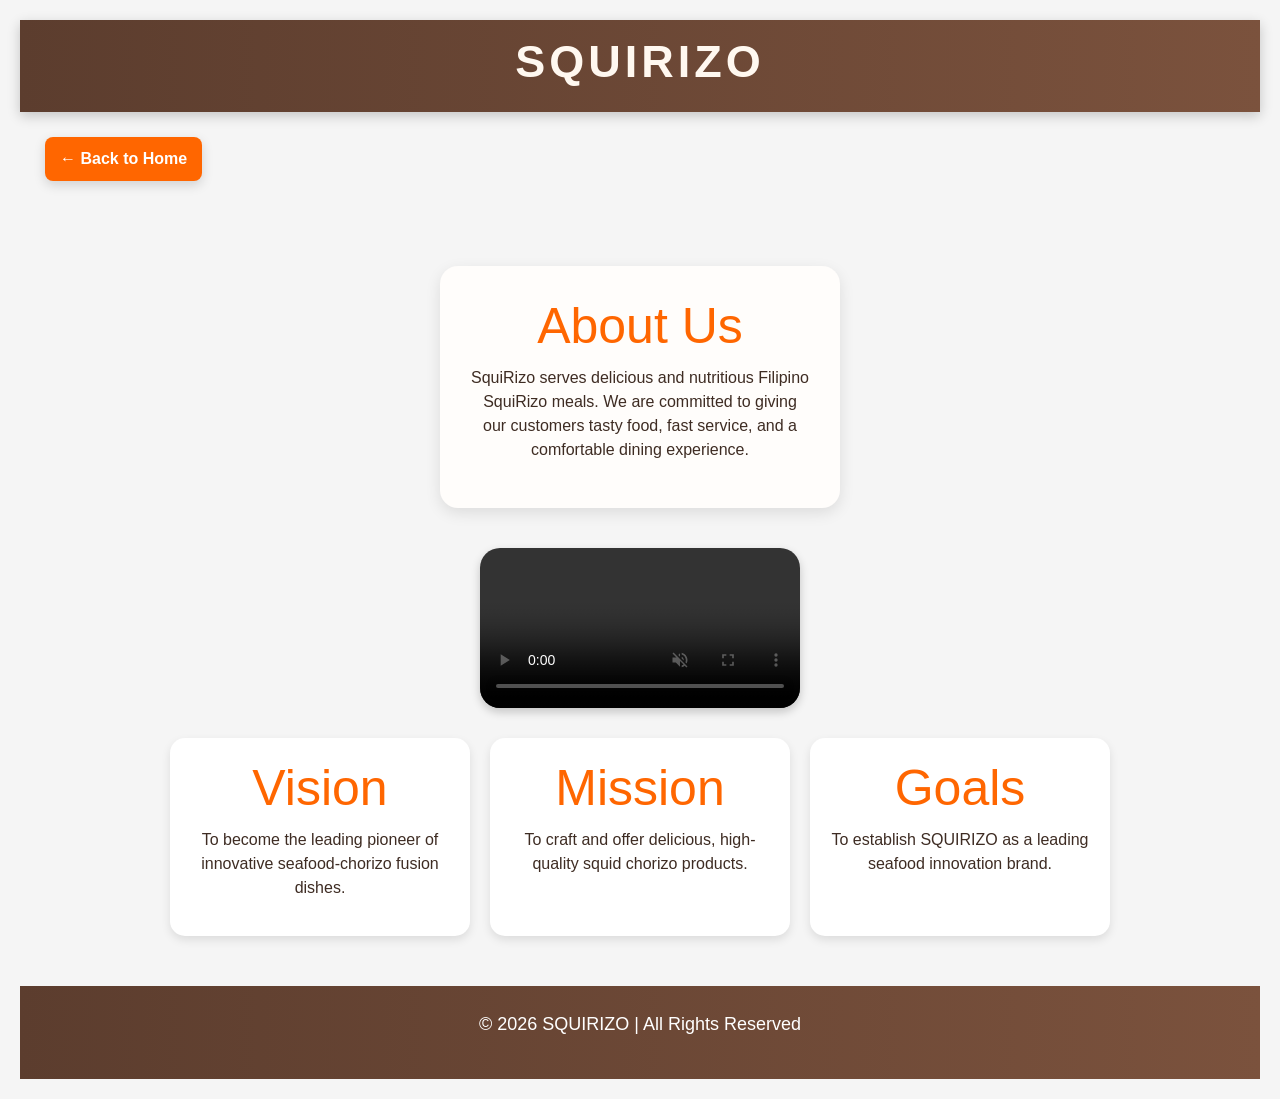
==== aboutus.html @ f3120696 "Update aboutus.html" ====
<html lang="en">
<head>
    <meta charset="UTF-8">
    <meta name="viewport" content="width=device-width, initial-scale=1.0">
    <title>About us</title>
     <link href="https://cdn.jsdelivr.net/npm/bootstrap@5.3.8/dist/css/bootstrap.min.css" rel="stylesheet" integrity="sha384-sRIl4kxILFvY47J16cr9ZwB07vP4J8+LH7qKQnuqkuIAvNWLzeN8tE5YBujZqJLB" crossorigin="anonymous">
    <script src="https://cdn.jsdelivr.net/npm/bootstrap@5.3.8/dist/js/bootstrap.bundle.min.js" integrity="sha384-FKyoEForCGlyvwx9Hj09JcYn3nv7wiPVlz7YYwJrWVcXK/BmnVDxM+D2scQbITxI" crossorigin="anonymous"></script>
    <link rel="stylesheet" href="css.css">
</head>
  <header>

        <h1>SQUIRIZO</h1>

    </header>

<body>

   <a href="home.html" class="back-btn">
    ← Back to Home </a>
   <body class="about-page">

    <!-- ABOUT -->
    <div class="about">
        <h2 class="section-title">About Us</h2>
        <p>
            SquiRizo serves delicious and nutritious Filipino SquiRizo meals.
            We are committed to giving our customers tasty food, fast service,
            and a comfortable dining experience.
        </p>
    </div>
    <div class="video-container">

    <video controls autoplay muted loop>

        <source src="blog.mp4" type="video/mp4">

    </video>

</div>

    <!-- VISION MISSION GOALS -->
    <div class="vmg-container">

        <div class="vmg-card">
            <h2 class="section-title">Vision</h2>
            <p>
                To become the leading pioneer of innovative seafood-chorizo fusion dishes.
            </p>
        </div>

        <div class="vmg-card">
            <h2 class="section-title">Mission</h2>
            <p>
                To craft and offer delicious, high-quality squid chorizo products.
            </p>
        </div>

        <div class="vmg-card">
            <h2 class="section-title">Goals</h2>
            <p>
                To establish SQUIRIZO as a leading seafood innovation brand.
            </p>
        </div>

    </div>

</body>

  <!-- FOOTER -->

    <footer>

        <p>

            © 2026 SQUIRIZO | All Rights Reserved

        </p>

    </footer>
---- css.css ----
*{
    margin: 0;
    padding: 0;
    box-sizing: border-box;
    font-family: Arial, Helvetica, sans-serif;
}

/* BODY */

body{
    background-color: #f6f1eb;
    color: #3e2c23;
}

/* HEADER */

header{
    background: linear-gradient(
    90deg,
    #5c3d2e,
    #7b523d
    );

    padding: 15px 20px;

    text-align: center;

    box-shadow: 0 4px 12px rgba(0,0,0,0.2);
}

header h1{
    color: #fff8f0;

    font-size: 45px;

    letter-spacing: 4px;

    font-weight: bold;
}

/* MENU ICON */

.menu-icon{

    display: none;

    background-color: #7b523d;

    color: white;

    padding: 12px 18px;

    font-size: 30px;

    cursor: pointer;
}

/* NAVBAR */

nav{

    background: rgba(255,255,255,0.95);

    backdrop-filter: blur(10px);

    display: flex;

    justify-content: center;

    align-items: center;

    gap: 50px;

    padding: 15px;

    position: sticky;

    top: 0;

    z-index: 1000;

    box-shadow: 0 4px 10px rgba(0,0,0,0.08);
}

/* NAV LINKS */

nav a{

    color: #5c3d2e;

    text-decoration: none;

    font-size: 18px;

    font-weight: bold;

    position: relative;

    transition: 0.3s;
}

/* HOVER */

nav a:hover{

    color: #d97742;
}

/* UNDERLINE */

nav a::after{

    content: "";

    position: absolute;

    width: 0;

    height: 3px;

    background: #d97742;

    left: 0;

    bottom: -6px;

    transition: 0.3s;
}

nav a:hover::after{

    width: 100%;
}

/* HERO */

.hero{

    height: 500px;

    background:
    linear-gradient(
    rgba(0,0,0,0.45),
    rgba(0,0,0,0.45)
    ),

    url('cover.jpeg');

    background-position: center;

    background-size: cover;

    display: flex;

    justify-content: center;

    align-items: center;

    text-align: center;

    color: white;

    padding: 20px;
}

.hero h1{

    font-size: 75px;

    letter-spacing: 10px;

    margin-bottom: 20px;

    text-shadow: 3px 3px 10px black;
}

.hero p{

    font-size: 22px;

    width: 80%;

    margin: auto;

    text-shadow: 2px 2px 8px black;

    line-height: 1.6;
}

/* CONTAINER */

.container{

    width: 90%;

    margin: auto;

    padding: 60px 0;
}

/* SECTION TITLE */

.section-title{

    text-align: center;

    color: #7b523d;

    margin-bottom: 40px;

    font-size: 50px;
}

/* MENU */

.menu{

    display: flex;

    justify-content: center;

    flex-wrap: wrap;

    gap: 35px;
}

/* CARD */

.card{

    width: 350px;

    background: #fffdfb;

    border-radius: 18px;

    overflow: hidden;

    box-shadow: 0 6px 18px rgba(0,0,0,0.12);

    transition: 0.3s;
}

.card:hover{

    transform: translateY(-10px);
}

/* IMAGE */

.card img{

    width: 100%;

    height: 250px;

    object-fit: cover;
}

/* CONTENT */

.card-content{

    padding: 25px;

    text-align: center;
}

.card-content h3{

    font-size: 30px;

    color: #5c3d2e;

    margin-bottom: 10px;
}

.card-content p{

    color: #6d5a50;

    line-height: 1.5;
}

/* PRICE */

.price{

    color: #d97742;

    font-size: 28px;

    margin: 15px 0;

    font-weight: bold;
}


/* BUTTON */

.back-btn{

    display:inline-flex;

    align-items:center;

    gap:10px;

    margin:25px;

    padding:12px 24px;

    background: rgba(255,255,255,0.85);

    backdrop-filter: blur(10px);

    color:#5c3d2e;

    text-decoration:none;

    border-radius:50px;

    font-weight:bold;

    font-size:16px;

    box-shadow:0 4px 12px rgba(0,0,0,0.15);

    transition:0.3s ease;
}

/* HOVER */

.back-btn:hover{

    background:#7b523d;

    color:white;

    transform:translateX(-5px);
}

/* SMALL QUANTITY BUTTONS */

.quantity-box{

    display:flex;

    justify-content:center;

    align-items:center;

    gap:10px;

    margin-top:15px;
}

.qty-btn{

    width:35px;

    height:35px;

    border:none;

    border-radius:50%;

    background:#f4511e;

    color:white;

    font-size:20px;

    cursor:pointer;
}

.qty-btn:hover{

    background:#d84315;
}

.qty-number{

    font-size:20px;

    font-weight:bold;
}

/* ORDER FORM */

.order-form{

    display:none;

    position:fixed;

    top:0;

    left:0;

    width:100%;

    height:100%;

    background:rgba(0,0,0,0.6);

    justify-content:center;

    align-items:center;

    z-index:9999;
}

.form-content{

    background:white;

    width:350px;

    padding:30px;

    border-radius:15px;

    text-align:center;

    position:relative;
}

.form-content h2{

    margin-bottom:20px;

    color:#5c3d2e;
}

.form-content input,
.form-content textarea,
.form-content select{

    width:100%;

    padding:12px;

    margin:10px 0;

    border:1px solid #ccc;

    border-radius:8px;

    font-size:15px;
}

.form-content textarea{

    resize:none;

    height:90px;
}

.confirm-btn{

    width:100%;

    background:#f4511e;

    color:white;

    border:none;

    padding:12px;

    border-radius:8px;

    font-size:18px;

    cursor:pointer;
}

.confirm-btn:hover{

    background:#d84315;
}

.close-btn{

    position:absolute;

    top:10px;

    right:15px;

    font-size:28px;

    cursor:pointer;

    color:red;
}

.buy-btn {
    background-color: #f4512c;
    color: white;
    border: none;
    padding: 15px 40px;
    font-size: 20px;
    border-radius: 3px;
    cursor: pointer;
    width: 270px;
    height: 70px;
}

.buy-btn:hover {
    background-color: #d63d1d;
}
/* ORDER BOX */

.about{

    width: 400px;

    background-color: #fffdfb;

    padding: 30px;

    border-radius: 18px;

    box-shadow: 0 5px 15px rgba(0,0,0,0.1);

    margin: 60px auto;

    text-align: center;
}

/* ORDER LIST */

#order-list{

    margin-top: 20px;

    list-style: none;
}

#order-list li{

    margin: 12px 0;

    font-size: 20px;

    color: #5c3d2e;
}

/* TOTAL */

#total{

    font-size: 25px;

    margin-top: 20px;

    color: #d97742;

    font-weight: bold;
}

/* FOOTER */

footer{

    background: linear-gradient(
    90deg,
    #5c3d2e,
    #7b523d
    );

    width: 100%;

    padding: 25px;

    text-align: center;

    color: white;

    font-size: 18px;

    margin-top: 50px;
}

/* MOBILE */

@media(max-width:768px){

    header h1{

        font-size: 35px;
    }

    .menu-icon{

        display: block;
    }

    nav{

        display: none;

        flex-direction: column;

        gap: 20px;

        width: 100%;
    }

    nav.active{

        display: flex;
    }

    .hero{

        height: 400px;

        padding: 20px;
    }

    .hero h1{

        font-size: 45px;

        letter-spacing: 5px;
    }

    .hero p{

        font-size: 16px;

        width: 100%;
    }

    .section-title{

        font-size: 38px;
    }

    .card{

        width: 95%;
    }

    .about{

        width: 95%;
    }
}

/* ORDER MODAL */

.order-modal{

    display: none;

    position: fixed;

    top: 0;

    left: 0;

    width: 100%;

    height: 100%;

    background: rgba(0,0,0,0.6);

    justify-content: center;

    align-items: center;

    z-index: 9999;
}

/* FORM BOX */

.order-form-box{

    background: white;

    width: 420px;

    padding: 35px;

    border-radius: 15px;

    position: relative;

    animation: popup 0.3s ease;
}

/* POPUP ANIMATION */

@keyframes popup{

    from{

        transform: scale(0.8);

        opacity: 0;
    }

    to{

        transform: scale(1);

        opacity: 1;
    }
}

/* CLOSE BUTTON */

.close-btn{

    position: absolute;

    right: 20px;

    top: 15px;

    font-size: 25px;

    cursor: pointer;

    color: #555;
}

/* TITLE */

.order-form-box h2{

    text-align: center;

    margin-bottom: 25px;

    color: #5c3d2e;
}

/* INPUTS */

.order-form-box input,
.order-form-box textarea,
.order-form-box select{

    width: 100%;

    padding: 12px;

    margin-bottom: 15px;

    border: 1px solid #ccc;

    border-radius: 8px;

    font-size: 16px;
}

/* TEXTAREA */

.order-form-box textarea{

    resize: none;

    height: 100px;
}

/* CONFIRM BUTTON */

.submit-order-btn{

    width: 100%;

    background: #ee4d2d;

    color: white;

    border: none;

    padding: 15px;

    font-size: 18px;

    border-radius: 5px;

    cursor: pointer;

    transition: 0.3s;
}

.submit-order-btn:hover{

    background: #d73211;
}

.about-page{
    font-family: Arial, sans-serif;
    background: #f5f5f5;
    padding: 20px;
}

.about-page .about{
    text-align: center;
    margin-bottom: 40px;
}

.about-page .section-title{
    color: #ff6600;
    margin-bottom: 10px;
}

.about-page .vmg-container{
    display: flex;
    justify-content: center;
    gap: 20px;
    flex-wrap: wrap;
}

.about-page .vmg-card{
    background: white;
    padding: 20px;
    width: 300px;
    border-radius: 15px;
    box-shadow: 0 4px 10px rgba(0,0,0,0.1);
    text-align: center;
}

.about-page .back-btn{
    text-decoration: none;
    color: white;
    background: #ff6600;
    padding: 10px 15px;
    border-radius: 8px;
}

.video-container{
    display: flex;
    justify-content: center;
    margin-top: 30px;
    margin-bottom: 30px;
}

.video-container video{
    width: 320px;
    max-width: 90%;
    border-radius: 20px;
    box-shadow: 0 4px 10px rgba(0,0,0,0.2);
}
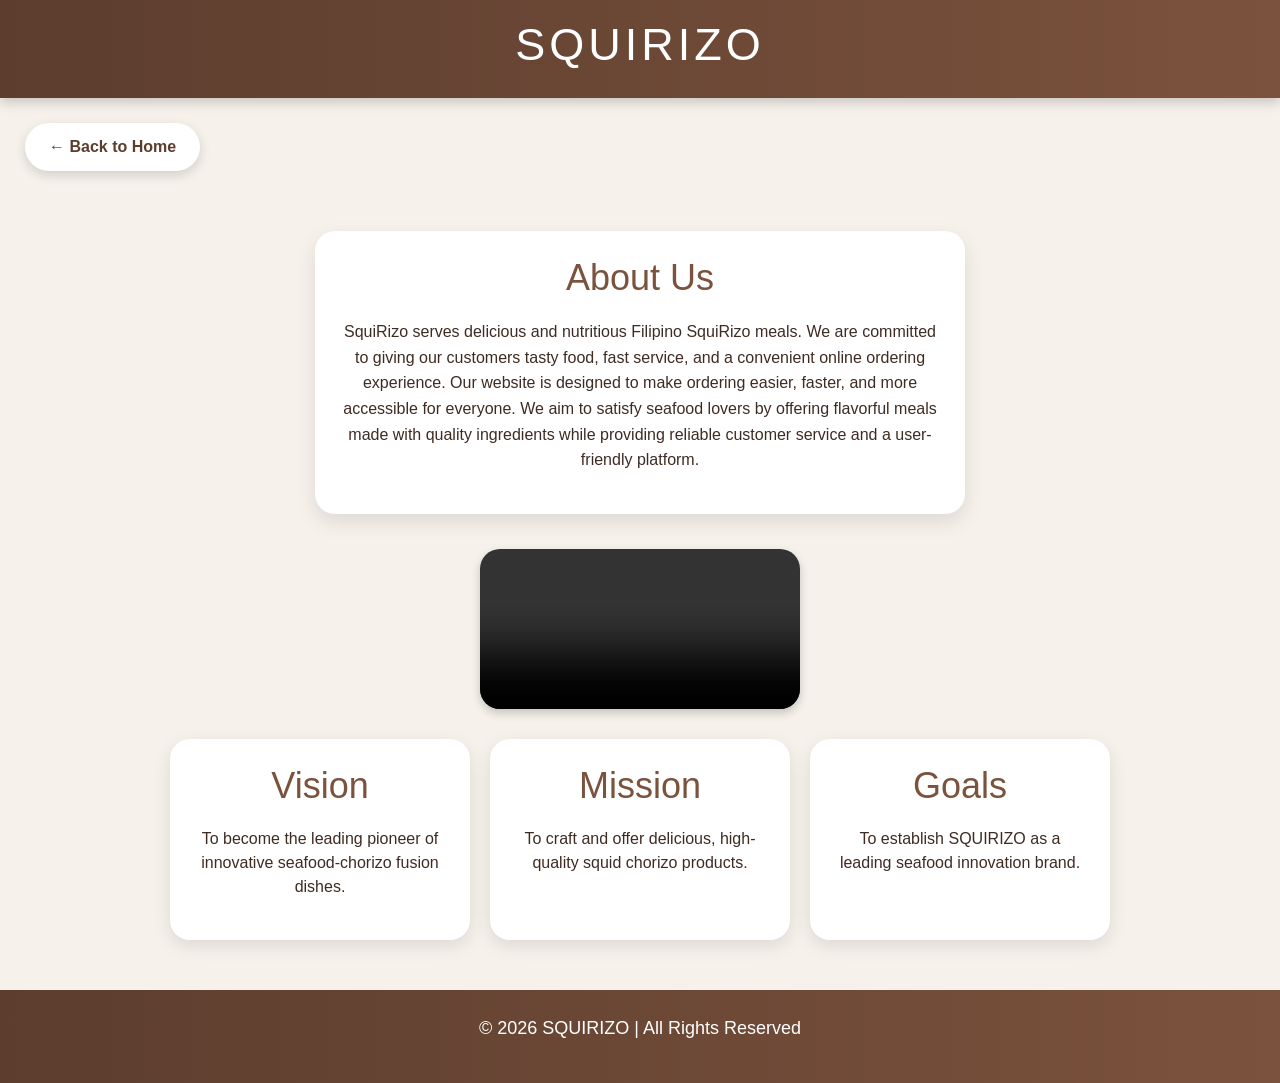
==== commit 01e21666: "Update aboutus.html" ====
--- a/aboutus.html
+++ b/aboutus.html
@@ -23,9 +23,7 @@
     <div class="about">
         <h2 class="section-title">About Us</h2>
         <p>
-            SquiRizo serves delicious and nutritious Filipino SquiRizo meals.
-            We are committed to giving our customers tasty food, fast service,
-            and a comfortable dining experience.
+            SquiRizo serves delicious and nutritious Filipino SquiRizo meals. We are committed to giving our customers tasty food, fast service, and a convenient online ordering experience. Our website is designed to make ordering easier, faster, and more accessible for everyone. We aim to satisfy seafood lovers by offering flavorful meals made with quality ingredients while providing reliable customer service and a user-friendly platform.
         </p>
     </div>
     <div class="video-container">
--- a/css.css
+++ b/css.css
@@ -1,142 +1,136 @@
 *{
-    margin: 0;
-    padding: 0;
-    box-sizing: border-box;
-    font-family: Arial, Helvetica, sans-serif;
+    margin:0;
+    padding:0;
+    box-sizing:border-box;
+    font-family:Arial, Helvetica, sans-serif;
 }
 
 /* BODY */
 
 body{
-    background-color: #f6f1eb;
-    color: #3e2c23;
+    background:#f6f1eb;
+    color:#3e2c23;
 }
 
 /* HEADER */
 
 header{
-    background: linear-gradient(
+    background:linear-gradient(
     90deg,
     #5c3d2e,
     #7b523d
     );
 
-    padding: 15px 20px;
-
-    text-align: center;
-
-    box-shadow: 0 4px 12px rgba(0,0,0,0.2);
+    padding:18px;
+
+    text-align:center;
+
+    box-shadow:0 4px 12px rgba(0,0,0,0.2);
 }
 
 header h1{
-    color: #fff8f0;
-
-    font-size: 45px;
-
-    letter-spacing: 4px;
-
-    font-weight: bold;
+    color:white;
+    font-size:45px;
+    letter-spacing:4px;
 }
 
 /* MENU ICON */
 
 .menu-icon{
 
-    display: none;
-
-    background-color: #7b523d;
-
-    color: white;
-
-    padding: 12px 18px;
-
-    font-size: 30px;
-
-    cursor: pointer;
+    display:none;
+
+    background:#7b523d;
+
+    color:white;
+
+    padding:12px 18px;
+
+    font-size:30px;
+
+    cursor:pointer;
 }
 
 /* NAVBAR */
 
 nav{
 
-    background: rgba(255,255,255,0.95);
-
-    backdrop-filter: blur(10px);
-
-    display: flex;
-
-    justify-content: center;
-
-    align-items: center;
-
-    gap: 50px;
-
-    padding: 15px;
-
-    position: sticky;
-
-    top: 0;
-
-    z-index: 1000;
-
-    box-shadow: 0 4px 10px rgba(0,0,0,0.08);
+    background:rgba(255,255,255,0.95);
+
+    backdrop-filter:blur(10px);
+
+    display:flex;
+
+    justify-content:center;
+
+    align-items:center;
+
+    gap:50px;
+
+    padding:18px;
+
+    position:sticky;
+
+    top:0;
+
+    z-index:1000;
+
+    box-shadow:0 4px 10px rgba(0,0,0,0.08);
 }
 
 /* NAV LINKS */
 
 nav a{
 
-    color: #5c3d2e;
-
-    text-decoration: none;
-
-    font-size: 18px;
-
-    font-weight: bold;
-
-    position: relative;
-
-    transition: 0.3s;
-}
-
-/* HOVER */
+    color:#5c3d2e;
+
+    text-decoration:none;
+
+    font-size:18px;
+
+    font-weight:bold;
+
+    position:relative;
+
+    transition:0.3s;
+}
 
 nav a:hover{
 
-    color: #d97742;
+    color:#d97742;
 }
 
 /* UNDERLINE */
 
 nav a::after{
 
-    content: "";
-
-    position: absolute;
-
-    width: 0;
-
-    height: 3px;
-
-    background: #d97742;
-
-    left: 0;
-
-    bottom: -6px;
-
-    transition: 0.3s;
+    content:"";
+
+    position:absolute;
+
+    width:0;
+
+    height:3px;
+
+    background:#d97742;
+
+    left:0;
+
+    bottom:-6px;
+
+    transition:0.3s;
 }
 
 nav a:hover::after{
 
-    width: 100%;
+    width:100%;
 }
 
 /* HERO */
 
 .hero{
 
-    height: 500px;
+    height:500px;
 
     background:
     linear-gradient(
@@ -146,442 +140,615 @@
 
     url('cover.jpeg');
 
-    background-position: center;
-
-    background-size: cover;
-
-    display: flex;
-
-    justify-content: center;
-
-    align-items: center;
+    background-position:center;
+
+    background-size:cover;
+
+    display:flex;
+
+    justify-content:center;
+
+    align-items:center;
+
+    text-align:center;
+
+    color:white;
+
+    padding:20px;
+}
+
+.hero h1{
+
+    font-size:75px;
+
+    letter-spacing:10px;
+
+    margin-bottom:20px;
+
+    text-shadow:3px 3px 10px black;
+}
+
+.hero p{
+
+    font-size:22px;
+
+    width:80%;
+
+    margin:auto;
+
+    line-height:1.6;
+}
+
+/* CONTAINER */
+
+.container{
+
+    width:90%;
+
+    margin:auto;
+
+    padding:60px 0;
+}
+
+/* SECTION TITLE */
+
+.section-title{
+
+    text-align:center;
+
+    color:#7b523d;
+
+    margin-bottom:40px;
+
+    font-size:50px;
+}
+
+/* MENU */
+
+.menu{
+
+    display:flex;
+
+    justify-content:center;
+
+    flex-wrap:wrap;
+
+    gap:35px;
+}
+
+/* CARD */
+
+.card{
+
+    width:330px;
+
+    background:white;
+
+    border-radius:25px;
+
+    overflow:hidden;
+
+    box-shadow:0 10px 25px rgba(0,0,0,0.12);
+
+    transition:all 0.3s ease;
+}
+
+.card:hover{
+
+    transform:translateY(-10px) scale(1.02);
+}
+
+/* IMAGE */
+
+.card img{
+
+    width:100%;
+
+    height:250px;
+
+    object-fit:cover;
+}
+
+/* CONTENT */
+
+.card-content{
+
+    padding:25px;
+
+    text-align:center;
+}
+
+.card-content h3{
+
+    font-size:30px;
+
+    color:#5c3d2e;
+
+    margin-bottom:10px;
+}
+
+.card-content p{
+
+    color:#6d5a50;
+
+    line-height:1.5;
+}
+
+/* PRICE */
+
+.price{
+
+    color:#d97742;
+
+    font-size:28px;
+
+    margin:15px 0;
+
+    font-weight:bold;
+}
+
+/* BACK BUTTON */
+
+.back-btn{
+
+    display:inline-flex;
+
+    align-items:center;
+
+    gap:10px;
+
+    margin:25px;
+
+    padding:12px 24px;
+
+    background:white;
+
+    color:#5c3d2e;
+
+    text-decoration:none;
+
+    border-radius:50px;
+
+    font-weight:bold;
+
+    box-shadow:0 4px 12px rgba(0,0,0,0.15);
+
+    transition:0.3s;
+}
+
+.back-btn:hover{
+
+    background:#7b523d;
+
+    color:white;
+
+    transform:translateX(-5px);
+}
+
+/* QUANTITY */
+
+.quantity-box{
+
+    display:flex;
+
+    justify-content:center;
+
+    align-items:center;
+
+    gap:10px;
+
+    margin-top:15px;
+}
+
+.qty-btn{
+
+    width:38px;
+
+    height:38px;
+
+    border:none;
+
+    border-radius:50%;
+
+    background:#f4511e;
+
+    color:white;
+
+    font-size:20px;
+
+    cursor:pointer;
+
+    transition:0.3s;
+}
+
+.qty-btn:hover{
+
+    background:#d84315;
+
+    transform:scale(1.1);
+}
+
+.qty-number{
+
+    font-size:20px;
+
+    font-weight:bold;
+}
+
+/* ABOUT */
+
+.about{
+
+    width: 90%;
+
+    max-width: 650px; /* DATI 900px */
+
+    background: white;
+
+    padding: 25px; /* DATI 40px */
+
+    border-radius: 20px;
+
+    box-shadow: 0 8px 20px rgba(0,0,0,0.10);
+
+    margin: 35px auto;
 
     text-align: center;
 
+    transition: 0.3s;
+}
+
+.about:hover{
+
+    transform: translateY(-3px);
+}
+
+/* ABOUT TEXT */
+
+.about p{
+
+    font-size: 16px;
+
+    line-height: 1.6;
+}
+
+/* SECTION TITLE */
+
+.section-title{
+
+    text-align: center;
+
+    color: #7b523d;
+
+    margin-bottom: 20px;
+
+    font-size: 36px; /* DATI 50px */
+}
+
+/* YOUR ORDERS */
+
+#order-list li{
+
+    margin: 10px 0;
+
+    font-size: 17px; /* DATI 20px */
+}
+
+/* TOTAL */
+
+#total{
+
+    font-size: 22px; /* DATI 25px */
+
+    margin-top: 15px;
+
+    color: #d97742;
+
+    font-weight: bold;
+}
+
+/* BUY BUTTON */
+
+.buy-btn{
+
+    background: linear-gradient(
+    45deg,
+    #ff6600,
+    #ff8533
+    );
+
     color: white;
 
-    padding: 20px;
-}
-
-.hero h1{
-
-    font-size: 75px;
-
-    letter-spacing: 10px;
-
-    margin-bottom: 20px;
-
-    text-shadow: 3px 3px 10px black;
-}
-
-.hero p{
-
-    font-size: 22px;
-
-    width: 80%;
-
-    margin: auto;
-
-    text-shadow: 2px 2px 8px black;
-
-    line-height: 1.6;
-}
-
-/* CONTAINER */
-
-.container{
-
-    width: 90%;
-
-    margin: auto;
-
-    padding: 60px 0;
-}
-
-/* SECTION TITLE */
-
-.section-title{
-
-    text-align: center;
-
-    color: #7b523d;
-
-    margin-bottom: 40px;
-
-    font-size: 50px;
-}
-
-/* MENU */
-
-.menu{
-
-    display: flex;
-
-    justify-content: center;
-
-    flex-wrap: wrap;
-
-    gap: 35px;
-}
-
-/* CARD */
-
-.card{
-
-    width: 350px;
-
-    background: #fffdfb;
-
-    border-radius: 18px;
-
-    overflow: hidden;
-
-    box-shadow: 0 6px 18px rgba(0,0,0,0.12);
+    border: none;
+
+    padding: 12px 30px;
+
+    font-size: 17px;
+
+    border-radius: 50px;
+
+    cursor: pointer;
+
+    width: 220px; /* DATI 270px */
+
+    height: 55px; /* DATI 70px */
 
     transition: 0.3s;
-}
-
-.card:hover{
-
-    transform: translateY(-10px);
-}
-
-/* IMAGE */
-
-.card img{
-
-    width: 100%;
-
-    height: 250px;
-
-    object-fit: cover;
-}
-
-/* CONTENT */
-
-.card-content{
-
-    padding: 25px;
-
-    text-align: center;
-}
-
-.card-content h3{
-
-    font-size: 30px;
-
-    color: #5c3d2e;
-
-    margin-bottom: 10px;
-}
-
-.card-content p{
-
-    color: #6d5a50;
-
-    line-height: 1.5;
-}
-
-/* PRICE */
-
-.price{
-
-    color: #d97742;
-
-    font-size: 28px;
-
-    margin: 15px 0;
-
-    font-weight: bold;
-}
-
-
-/* BUTTON */
-
-.back-btn{
-
-    display:inline-flex;
+
+    margin-top: 15px;
+
+    box-shadow: 0 6px 15px rgba(0,0,0,0.2);
+}
+
+/* ORDER MODAL */
+
+.order-modal{
+
+    display:none;
+
+    position:fixed;
+
+    top:0;
+
+    left:0;
+
+    width:100%;
+
+    height:100%;
+
+    background:rgba(0,0,0,0.6);
+
+    justify-content:center;
 
     align-items:center;
 
-    gap:10px;
-
-    margin:25px;
-
-    padding:12px 24px;
-
-    background: rgba(255,255,255,0.85);
-
-    backdrop-filter: blur(10px);
+    z-index:9999;
+}
+
+/* FORM BOX */
+
+.order-form-box{
+
+    background:white;
+
+    width:420px;
+
+    padding:35px;
+
+    border-radius:20px;
+
+    position:relative;
+
+    animation:popup 0.3s ease;
+}
+
+/* POPUP */
+
+@keyframes popup{
+
+    from{
+
+        transform:scale(0.8);
+
+        opacity:0;
+    }
+
+    to{
+
+        transform:scale(1);
+
+        opacity:1;
+    }
+}
+
+/* CLOSE BUTTON */
+
+.close-btn{
+
+    position:absolute;
+
+    right:20px;
+
+    top:15px;
+
+    font-size:25px;
+
+    cursor:pointer;
+}
+
+/* FORM */
+
+.order-form-box h2{
+
+    text-align:center;
+
+    margin-bottom:25px;
 
     color:#5c3d2e;
-
-    text-decoration:none;
-
-    border-radius:50px;
-
-    font-weight:bold;
+}
+
+.order-form-box input,
+.order-form-box textarea,
+.order-form-box select{
+
+    width:100%;
+
+    padding:12px;
+
+    margin-bottom:15px;
+
+    border:1px solid #ccc;
+
+    border-radius:10px;
 
     font-size:16px;
-
-    box-shadow:0 4px 12px rgba(0,0,0,0.15);
-
-    transition:0.3s ease;
-}
-
-/* HOVER */
-
-.back-btn:hover{
-
-    background:#7b523d;
+}
+
+.order-form-box textarea{
+
+    resize:none;
+
+    height:100px;
+}
+
+/* SUBMIT BUTTON */
+
+.submit-order-btn{
+
+    width:100%;
+
+    background:#ee4d2d;
 
     color:white;
 
-    transform:translateX(-5px);
-}
-
-/* SMALL QUANTITY BUTTONS */
-
-.quantity-box{
+    border:none;
+
+    padding:15px;
+
+    font-size:18px;
+
+    border-radius:10px;
+
+    cursor:pointer;
+
+    transition:0.3s;
+}
+
+.submit-order-btn:hover{
+
+    background:#d73211;
+}
+
+/* VIDEO */
+
+.video-container{
 
     display:flex;
 
     justify-content:center;
 
-    align-items:center;
-
-    gap:10px;
-
-    margin-top:15px;
-}
-
-.qty-btn{
-
-    width:35px;
-
-    height:35px;
-
-    border:none;
-
-    border-radius:50%;
-
-    background:#f4511e;
-
-    color:white;
-
-    font-size:20px;
-
-    cursor:pointer;
-}
-
-.qty-btn:hover{
-
-    background:#d84315;
-}
-
-.qty-number{
-
-    font-size:20px;
-
-    font-weight:bold;
-}
-
-/* ORDER FORM */
-
-.order-form{
-
-    display:none;
-
-    position:fixed;
-
-    top:0;
-
-    left:0;
-
-    width:100%;
-
-    height:100%;
-
-    background:rgba(0,0,0,0.6);
+    margin-top:30px;
+
+    margin-bottom:30px;
+}
+
+.video-container video{
+
+    width:320px;
+
+    max-width:90%;
+
+    border-radius:20px;
+
+    box-shadow:0 4px 10px rgba(0,0,0,0.2);
+}
+
+/* VMG */
+
+.vmg-container{
+
+    display:flex;
 
     justify-content:center;
 
-    align-items:center;
-
-    z-index:9999;
-}
-
-.form-content{
+    gap:20px;
+
+    flex-wrap:wrap;
+
+    margin-bottom:50px;
+}
+
+.vmg-card{
 
     background:white;
 
-    width:350px;
-
-    padding:30px;
-
-    border-radius:15px;
+    padding:25px;
+
+    width:300px;
+
+    border-radius:20px;
+
+    box-shadow:0 6px 18px rgba(0,0,0,0.1);
 
     text-align:center;
 
-    position:relative;
-}
-
-.form-content h2{
-
-    margin-bottom:20px;
-
-    color:#5c3d2e;
-}
-
-.form-content input,
-.form-content textarea,
-.form-content select{
-
-    width:100%;
-
-    padding:12px;
-
-    margin:10px 0;
-
-    border:1px solid #ccc;
-
-    border-radius:8px;
-
-    font-size:15px;
-}
-
-.form-content textarea{
-
-    resize:none;
-
-    height:90px;
-}
-
-.confirm-btn{
-
-    width:100%;
-
-    background:#f4511e;
-
-    color:white;
-
-    border:none;
-
-    padding:12px;
-
-    border-radius:8px;
-
-    font-size:18px;
-
-    cursor:pointer;
-}
-
-.confirm-btn:hover{
-
-    background:#d84315;
-}
-
-.close-btn{
-
-    position:absolute;
-
-    top:10px;
-
-    right:15px;
-
-    font-size:28px;
-
-    cursor:pointer;
-
-    color:red;
-}
-
-.buy-btn {
-    background-color: #f4512c;
-    color: white;
-    border: none;
-    padding: 15px 40px;
-    font-size: 20px;
-    border-radius: 3px;
-    cursor: pointer;
-    width: 270px;
-    height: 70px;
-}
-
-.buy-btn:hover {
-    background-color: #d63d1d;
-}
-/* ORDER BOX */
-
-.about{
-
-    width: 400px;
-
-    background-color: #fffdfb;
-
-    padding: 30px;
-
-    border-radius: 18px;
-
-    box-shadow: 0 5px 15px rgba(0,0,0,0.1);
-
-    margin: 60px auto;
-
-    text-align: center;
-}
-
-/* ORDER LIST */
-
-#order-list{
-
-    margin-top: 20px;
-
-    list-style: none;
-}
-
-#order-list li{
-
-    margin: 12px 0;
-
-    font-size: 20px;
-
-    color: #5c3d2e;
-}
-
-/* TOTAL */
-
-#total{
-
-    font-size: 25px;
-
-    margin-top: 20px;
-
-    color: #d97742;
-
-    font-weight: bold;
+    transition:0.3s;
+}
+
+.vmg-card:hover{
+
+    transform:translateY(-8px);
 }
 
 /* FOOTER */
 
 footer{
 
-    background: linear-gradient(
+    background:linear-gradient(
     90deg,
     #5c3d2e,
     #7b523d
     );
 
-    width: 100%;
-
-    padding: 25px;
-
-    text-align: center;
-
-    color: white;
-
-    font-size: 18px;
-
-    margin-top: 50px;
+    width:100%;
+
+    padding:25px;
+
+    text-align:center;
+
+    color:white;
+
+    font-size:18px;
+
+    margin-top:50px;
+}
+
+/* SCROLLBAR */
+
+::-webkit-scrollbar{
+
+    width:10px;
+}
+
+::-webkit-scrollbar-thumb{
+
+    background:#d97742;
+
+    border-radius:20px;
+}
+
+/* SMOOTH */
+
+html{
+
+    scroll-behavior:smooth;
+}
+
+/* ANIMATION */
+
+.card,
+.about,
+.vmg-card,
+.order-form-box{
+
+    animation:fadeIn 0.5s ease;
+}
+
+@keyframes fadeIn{
+
+    from{
+
+        opacity:0;
+
+        transform:translateY(20px);
+    }
+
+    to{
+
+        opacity:1;
+
+        transform:translateY(0);
+    }
 }
 
 /* MOBILE */
@@ -590,262 +757,418 @@
 
     header h1{
 
-        font-size: 35px;
+        font-size:35px;
     }
 
     .menu-icon{
 
-        display: block;
+        display:block;
     }
 
     nav{
 
-        display: none;
-
-        flex-direction: column;
-
-        gap: 20px;
-
-        width: 100%;
+        display:none;
+
+        flex-direction:column;
+
+        gap:20px;
+
+        width:100%;
     }
 
     nav.active{
 
-        display: flex;
+        display:flex;
     }
 
     .hero{
 
-        height: 400px;
-
-        padding: 20px;
+        height:400px;
     }
 
     .hero h1{
 
-        font-size: 45px;
-
-        letter-spacing: 5px;
+        font-size:45px;
+
+        letter-spacing:5px;
     }
 
     .hero p{
 
-        font-size: 16px;
-
-        width: 100%;
+        font-size:16px;
+
+        width:100%;
     }
 
     .section-title{
 
-        font-size: 38px;
+        font-size:38px;
     }
 
     .card{
 
-        width: 95%;
+        width:95%;
     }
 
     .about{
 
-        width: 95%;
-    }
-}
-
-/* ORDER MODAL */
-
-.order-modal{
-
-    display: none;
-
-    position: fixed;
-
-    top: 0;
-
-    left: 0;
-
-    width: 100%;
-
-    height: 100%;
-
-    background: rgba(0,0,0,0.6);
-
-    justify-content: center;
-
-    align-items: center;
-
-    z-index: 9999;
-}
-
-/* FORM BOX */
+        width:95%;
+    }
+
+    .order-form-box{
+
+        width:90%;
+    }
+}
+
+
+
+/* STAR RATING */
+
+.star-rating{
+
+    text-align:center;
+
+    margin:15px 0;
+}
+
+.star-rating span{
+
+    font-size:35px;
+
+    cursor:pointer;
+
+    color:#ccc;
+
+    transition:0.3s;
+}
+
+.star-rating span:hover{
+
+    color:gold;
+
+    transform:scale(1.2);
+}
+
+.star-rating span.active{
+
+    color:gold;
+}
+
+.star-rating{
+    text-align:center;
+    margin-bottom:15px;
+}
+
+.star-rating span{
+    font-size:35px;
+    cursor:pointer;
+    opacity:0.4;
+    transition:0.3s;
+}
+
+.star-rating span.active{
+    opacity:1;
+}
+
+
+/* REVIEWS LIST */
+
+.reviews-list{
+
+    width:90%;
+    max-width:800px;
+
+    margin:40px auto;
+}
+
+/* SINGLE REVIEW */
+
+.review-item{
+
+    display:flex;
+
+    gap:15px;
+
+    margin-bottom:25px;
+
+    padding-bottom:20px;
+
+    border-bottom:1px solid #ddd;
+}
+
+/* PROFILE */
+
+.review-profile{
+
+    width:50px;
+
+    height:50px;
+
+    border-radius:50%;
+
+    background:#7b4b32;
+
+    color:white;
+
+    display:flex;
+
+    justify-content:center;
+
+    align-items:center;
+
+    font-size:22px;
+
+    font-weight:bold;
+
+    flex-shrink:0;
+}
+
+/* REVIEW CONTENT */
+
+.review-content{
+
+    width:100%;
+}
+
+.review-top{
+
+    display:flex;
+
+    align-items:center;
+
+    gap:10px;
+
+    margin-bottom:5px;
+}
+
+.review-name{
+
+    font-weight:bold;
+
+    font-size:18px;
+
+    color:#222;
+}
+
+.review-stars{
+
+    color:gold;
+
+    font-size:18px;
+}
+
+.review-text{
+
+    color:#444;
+
+    line-height:1.5;
+
+    margin-top:8px;
+}
+
+
+/* SMOOTH WEBSITE */
+
+html{
+    scroll-behavior:smooth;
+}
+
+/* HERO ANIMATION */
+
+.hero h1{
+
+    animation:slideDown 1s ease;
+}
+
+.hero p{
+
+    animation:fadeIn 2s ease;
+}
+
+@keyframes slideDown{
+
+    from{
+
+        opacity:0;
+        transform:translateY(-50px);
+    }
+
+    to{
+
+        opacity:1;
+        transform:translateY(0);
+    }
+}
+
+@keyframes fadeIn{
+
+    from{
+
+        opacity:0;
+    }
+
+    to{
+
+        opacity:1;
+    }
+}
+
+/* CARD ANIMATION */
+
+.card{
+
+    animation:cardFade 0.8s ease;
+}
+
+@keyframes cardFade{
+
+    from{
+
+        opacity:0;
+        transform:translateY(40px);
+    }
+
+    to{
+
+        opacity:1;
+        transform:translateY(0);
+    }
+}
+
+/* CARD HOVER */
+
+.card:hover{
+
+    transform:translateY(-12px) scale(1.03);
+
+    box-shadow:0 15px 30px rgba(0,0,0,0.2);
+}
+
+/* IMAGE ZOOM */
+
+.card img{
+
+    transition:0.4s;
+}
+
+.card:hover img{
+
+    transform:scale(1.08);
+}
+
+/* NAVBAR HOVER */
+
+nav a{
+
+    transition:0.3s ease;
+}
+
+nav a:hover{
+
+    color:#ff6600;
+
+    transform:translateY(-3px);
+}
+
+/* BUTTON EFFECT */
+
+.buy-btn,
+.submit-order-btn,
+.qty-btn{
+
+    transition:0.3s ease;
+}
+
+.buy-btn:hover,
+.submit-order-btn:hover{
+
+    transform:scale(1.05);
+
+    box-shadow:0 8px 20px rgba(0,0,0,0.2);
+}
+
+.qty-btn:hover{
+
+    transform:scale(1.15) rotate(10deg);
+}
+
+/* ABOUT BOX EFFECT */
+
+.about{
+
+    transition:0.4s;
+}
+
+.about:hover{
+
+    transform:translateY(-8px);
+
+    box-shadow:0 15px 30px rgba(0,0,0,0.15);
+}
+
+/* SECTION TITLE ANIMATION */
+
+.section-title{
+
+    position:relative;
+
+    animation:fadeTitle 1s ease;
+}
+
+@keyframes fadeTitle{
+
+    from{
+
+        opacity:0;
+        letter-spacing:15px;
+    }
+
+    to{
+
+        opacity:1;
+        letter-spacing:normal;
+    }
+}
+
+/* FOOTER EFFECT */
+
+footer{
+
+    animation:fadeIn 2s ease;
+}
+
+/* GLASS EFFECT FOR ORDER FORM */
 
 .order-form-box{
 
-    background: white;
-
-    width: 420px;
-
-    padding: 35px;
-
-    border-radius: 15px;
-
-    position: relative;
-
-    animation: popup 0.3s ease;
-}
-
-/* POPUP ANIMATION */
-
-@keyframes popup{
-
-    from{
-
-        transform: scale(0.8);
-
-        opacity: 0;
-    }
-
-    to{
-
-        transform: scale(1);
-
-        opacity: 1;
-    }
-}
-
-/* CLOSE BUTTON */
-
-.close-btn{
-
-    position: absolute;
-
-    right: 20px;
-
-    top: 15px;
-
-    font-size: 25px;
-
-    cursor: pointer;
-
-    color: #555;
-}
-
-/* TITLE */
-
-.order-form-box h2{
-
-    text-align: center;
-
-    margin-bottom: 25px;
-
-    color: #5c3d2e;
-}
-
-/* INPUTS */
-
-.order-form-box input,
-.order-form-box textarea,
-.order-form-box select{
-
-    width: 100%;
-
-    padding: 12px;
-
-    margin-bottom: 15px;
-
-    border: 1px solid #ccc;
-
-    border-radius: 8px;
-
-    font-size: 16px;
-}
-
-/* TEXTAREA */
-
-.order-form-box textarea{
-
-    resize: none;
-
-    height: 100px;
-}
-
-/* CONFIRM BUTTON */
-
-.submit-order-btn{
-
-    width: 100%;
-
-    background: #ee4d2d;
-
-    color: white;
-
-    border: none;
-
-    padding: 15px;
-
-    font-size: 18px;
-
-    border-radius: 5px;
-
-    cursor: pointer;
-
-    transition: 0.3s;
-}
-
-.submit-order-btn:hover{
-
-    background: #d73211;
-}
-
-.about-page{
-    font-family: Arial, sans-serif;
-    background: #f5f5f5;
-    padding: 20px;
-}
-
-.about-page .about{
-    text-align: center;
-    margin-bottom: 40px;
-}
-
-.about-page .section-title{
-    color: #ff6600;
-    margin-bottom: 10px;
-}
-
-.about-page .vmg-container{
-    display: flex;
-    justify-content: center;
-    gap: 20px;
-    flex-wrap: wrap;
-}
-
-.about-page .vmg-card{
-    background: white;
-    padding: 20px;
-    width: 300px;
-    border-radius: 15px;
-    box-shadow: 0 4px 10px rgba(0,0,0,0.1);
-    text-align: center;
-}
-
-.about-page .back-btn{
-    text-decoration: none;
-    color: white;
-    background: #ff6600;
-    padding: 10px 15px;
-    border-radius: 8px;
-}
-
-.video-container{
-    display: flex;
-    justify-content: center;
-    margin-top: 30px;
-    margin-bottom: 30px;
-}
-
-.video-container video{
-    width: 320px;
-    max-width: 90%;
-    border-radius: 20px;
-    box-shadow: 0 4px 10px rgba(0,0,0,0.2);
-}
+    backdrop-filter:blur(10px);
+
+    animation:popup 0.4s ease;
+}
+
+/* GLOW EFFECT */
+
+.buy-btn{
+
+    box-shadow:0 0 15px rgba(255,102,0,0.5);
+}
+
+/* SCROLLBAR */
+
+::-webkit-scrollbar{
+
+    width:10px;
+}
+
+::-webkit-scrollbar-thumb{
+
+    background:#ff6600;
+
+    border-radius:20px;
+}
+
+::-webkit-scrollbar-track{
+
+    background:#f5f5f5;
+}
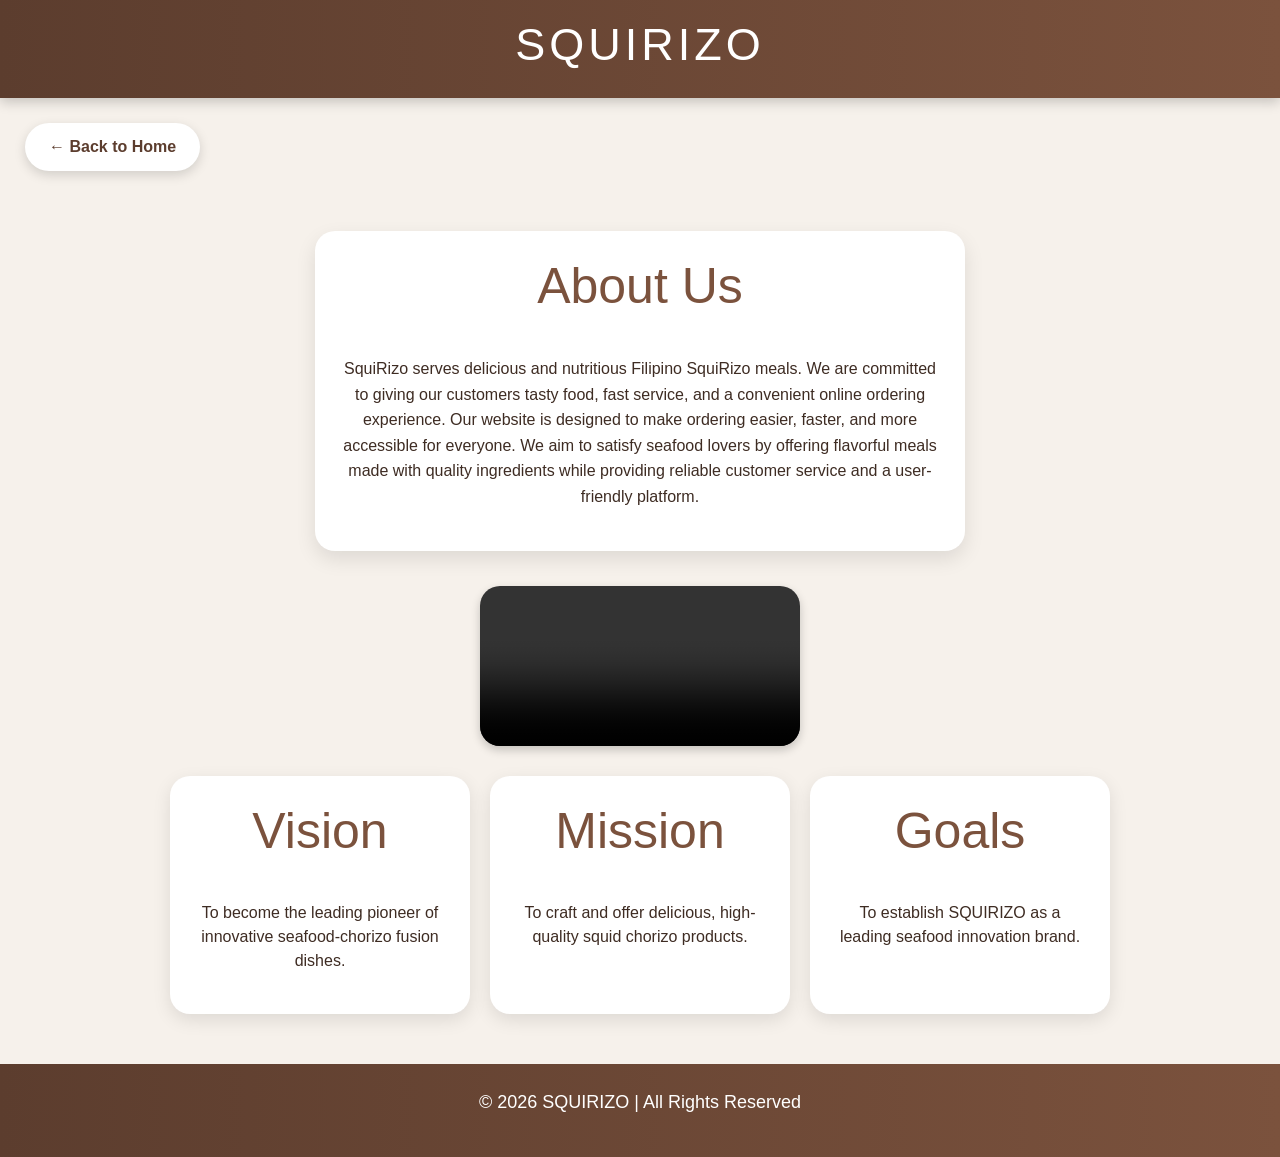
==== commit 12b3ce7b: "Update aboutus.html" ====
--- a/aboutus.html
+++ b/aboutus.html
@@ -15,7 +15,7 @@
 
 <body>
 
-   <a href="home.html" class="back-btn">
+   <a href="index.html" class="back-btn">
     ← Back to Home </a>
    <body class="about-page">
 
--- a/css.css
+++ b/css.css
@@ -1,3 +1,7 @@
+/* =========================
+RESET
+========================= */
+
 *{
     margin:0;
     padding:0;
@@ -5,14 +9,19 @@
     font-family:Arial, Helvetica, sans-serif;
 }
 
-/* BODY */
+html{
+    scroll-behavior:smooth;
+}
 
 body{
     background:#f6f1eb;
     color:#3e2c23;
-}
-
-/* HEADER */
+    overflow-x:hidden;
+}
+
+/* =========================
+HEADER
+========================= */
 
 header{
     background:linear-gradient(
@@ -22,9 +31,7 @@
     );
 
     padding:18px;
-
     text-align:center;
-
     box-shadow:0 4px 12px rgba(0,0,0,0.2);
 }
 
@@ -34,281 +41,241 @@
     letter-spacing:4px;
 }
 
-/* MENU ICON */
+/* =========================
+MENU ICON
+========================= */
 
 .menu-icon{
-
     display:none;
-
     background:#7b523d;
-
     color:white;
-
     padding:12px 18px;
-
     font-size:30px;
-
     cursor:pointer;
 }
 
-/* NAVBAR */
+/* =========================
+NAVBAR
+========================= */
 
 nav{
-
     background:rgba(255,255,255,0.95);
-
     backdrop-filter:blur(10px);
 
     display:flex;
-
     justify-content:center;
-
     align-items:center;
-
     gap:50px;
 
     padding:18px;
 
     position:sticky;
-
     top:0;
-
     z-index:1000;
 
     box-shadow:0 4px 10px rgba(0,0,0,0.08);
 }
 
-/* NAV LINKS */
-
 nav a{
-
     color:#5c3d2e;
-
     text-decoration:none;
-
     font-size:18px;
-
     font-weight:bold;
-
     position:relative;
-
+    transition:0.3s ease;
+}
+
+nav a:hover{
+    color:#ff6600;
+    transform:translateY(-3px);
+}
+
+nav a::after{
+    content:"";
+    position:absolute;
+    width:0;
+    height:3px;
+    background:#d97742;
+    left:0;
+    bottom:-6px;
     transition:0.3s;
 }
 
-nav a:hover{
-
-    color:#d97742;
-}
-
-/* UNDERLINE */
-
-nav a::after{
-
-    content:"";
-
-    position:absolute;
-
-    width:0;
-
-    height:3px;
-
-    background:#d97742;
-
-    left:0;
-
-    bottom:-6px;
-
-    transition:0.3s;
-}
-
 nav a:hover::after{
-
     width:100%;
 }
 
-/* HERO */
+/* =========================
+HERO
+========================= */
 
 .hero{
-
-    height:500px;
+    min-height:100vh;
 
     background:
     linear-gradient(
     rgba(0,0,0,0.45),
     rgba(0,0,0,0.45)
     ),
-
     url('cover.jpeg');
 
     background-position:center;
-
     background-size:cover;
-
-    display:flex;
-
+    background-attachment:fixed;
+
+    display:flex;
     justify-content:center;
-
     align-items:center;
-
     text-align:center;
 
     color:white;
-
     padding:20px;
 }
 
 .hero h1{
-
-    font-size:75px;
-
+    font-size:80px;
     letter-spacing:10px;
-
     margin-bottom:20px;
-
     text-shadow:3px 3px 10px black;
+
+    animation:slideDown 1s ease;
 }
 
 .hero p{
-
     font-size:22px;
-
     width:80%;
-
     margin:auto;
-
     line-height:1.6;
-}
-
-/* CONTAINER */
+
+    animation:fadeIn 2s ease;
+}
+
+/* =========================
+CONTAINER
+========================= */
 
 .container{
-
     width:90%;
-
     margin:auto;
-
-    padding:60px 0;
-}
-
-/* SECTION TITLE */
+    padding:70px 0;
+}
+
+/* =========================
+SECTION TITLE
+========================= */
 
 .section-title{
-
     text-align:center;
-
     color:#7b523d;
-
     margin-bottom:40px;
-
     font-size:50px;
-}
-
-/* MENU */
+
+    position:relative;
+    animation:fadeTitle 1s ease;
+}
+
+/* =========================
+MENU
+========================= */
 
 .menu{
-
-    display:flex;
-
+    display:flex;
     justify-content:center;
-
     flex-wrap:wrap;
-
     gap:35px;
 }
 
-/* CARD */
+/* =========================
+CARD
+========================= */
 
 .card{
-
     width:330px;
-
     background:white;
-
     border-radius:25px;
-
     overflow:hidden;
 
     box-shadow:0 10px 25px rgba(0,0,0,0.12);
 
-    transition:all 0.3s ease;
+    transition:0.4s ease;
+
+    animation:cardFade 0.8s ease;
 }
 
 .card:hover{
-
-    transform:translateY(-10px) scale(1.02);
-}
-
-/* IMAGE */
+    transform:translateY(-12px) scale(1.03);
+    box-shadow:0 15px 30px rgba(0,0,0,0.2);
+}
+
+/* =========================
+CARD IMAGE
+========================= */
 
 .card img{
-
     width:100%;
-
     height:250px;
-
     object-fit:cover;
-}
-
-/* CONTENT */
+    transition:0.4s;
+}
+
+.card:hover img{
+    transform:scale(1.08);
+}
+
+/* =========================
+CARD CONTENT
+========================= */
 
 .card-content{
-
     padding:25px;
-
     text-align:center;
 }
 
 .card-content h3{
-
     font-size:30px;
-
     color:#5c3d2e;
-
     margin-bottom:10px;
 }
 
+.card-content h6{
+    font-size:16px;
+    margin-bottom:10px;
+    color:#888;
+}
+
 .card-content p{
-
     color:#6d5a50;
-
     line-height:1.5;
 }
 
-/* PRICE */
+/* =========================
+PRICE
+========================= */
 
 .price{
-
     color:#d97742;
-
     font-size:28px;
-
     margin:15px 0;
-
     font-weight:bold;
 }
 
-/* BACK BUTTON */
+/* =========================
+BACK BUTTON
+========================= */
 
 .back-btn{
-
     display:inline-flex;
-
     align-items:center;
-
     gap:10px;
 
     margin:25px;
-
     padding:12px 24px;
 
     background:white;
-
     color:#5c3d2e;
 
     text-decoration:none;
-
     border-radius:50px;
-
     font-weight:bold;
 
     box-shadow:0 4px 12px rgba(0,0,0,0.15);
@@ -317,198 +284,172 @@
 }
 
 .back-btn:hover{
-
     background:#7b523d;
-
     color:white;
-
     transform:translateX(-5px);
 }
 
-/* QUANTITY */
+/* =========================
+QUANTITY
+========================= */
 
 .quantity-box{
-
-    display:flex;
-
+    display:flex;
     justify-content:center;
-
     align-items:center;
-
     gap:10px;
-
     margin-top:15px;
 }
 
 .qty-btn{
-
     width:38px;
-
     height:38px;
 
     border:none;
-
     border-radius:50%;
 
     background:#f4511e;
-
     color:white;
 
     font-size:20px;
-
     cursor:pointer;
 
-    transition:0.3s;
+    transition:0.3s ease;
 }
 
 .qty-btn:hover{
-
+    transform:scale(1.15) rotate(10deg);
     background:#d84315;
-
-    transform:scale(1.1);
 }
 
 .qty-number{
-
     font-size:20px;
-
     font-weight:bold;
 }
 
-/* ABOUT */
+/* =========================
+ABOUT / ORDER BOX
+========================= */
 
 .about{
-
-    width: 90%;
-
-    max-width: 650px; /* DATI 900px */
-
-    background: white;
-
-    padding: 25px; /* DATI 40px */
-
-    border-radius: 20px;
-
-    box-shadow: 0 8px 20px rgba(0,0,0,0.10);
-
-    margin: 35px auto;
-
-    text-align: center;
-
-    transition: 0.3s;
+    width:90%;
+    max-width:650px;
+
+    background:white;
+
+    padding:25px;
+    border-radius:20px;
+
+    box-shadow:0 8px 20px rgba(0,0,0,0.10);
+
+    margin:35px auto;
+
+    text-align:center;
+
+    transition:0.4s;
+
+    animation:fadeIn 0.5s ease;
 }
 
 .about:hover{
-
-    transform: translateY(-3px);
-}
-
-/* ABOUT TEXT */
+    transform:translateY(-8px);
+    box-shadow:0 15px 30px rgba(0,0,0,0.15);
+}
 
 .about p{
-
-    font-size: 16px;
-
-    line-height: 1.6;
-}
-
-/* SECTION TITLE */
-
-.section-title{
-
-    text-align: center;
-
-    color: #7b523d;
-
-    margin-bottom: 20px;
-
-    font-size: 36px; /* DATI 50px */
-}
-
-/* YOUR ORDERS */
+    font-size:16px;
+    line-height:1.6;
+}
+
+/* =========================
+ORDER LIST
+========================= */
 
 #order-list li{
-
-    margin: 10px 0;
-
-    font-size: 17px; /* DATI 20px */
-}
-
-/* TOTAL */
+    margin:10px 0;
+    font-size:17px;
+}
+
+/* =========================
+TOTAL
+========================= */
 
 #total{
-
-    font-size: 22px; /* DATI 25px */
-
-    margin-top: 15px;
-
-    color: #d97742;
-
-    font-weight: bold;
-}
-
-/* BUY BUTTON */
+    font-size:22px;
+    margin-top:15px;
+    color:#d97742;
+    font-weight:bold;
+}
+
+/* =========================
+BUTTONS
+========================= */
+
+.buy-btn,
+.submit-order-btn{
+    transition:0.3s ease;
+}
 
 .buy-btn{
-
-    background: linear-gradient(
+    background:linear-gradient(
     45deg,
     #ff6600,
     #ff8533
     );
 
-    color: white;
-
-    border: none;
-
-    padding: 12px 30px;
-
-    font-size: 17px;
-
-    border-radius: 50px;
-
-    cursor: pointer;
-
-    width: 220px; /* DATI 270px */
-
-    height: 55px; /* DATI 70px */
-
-    transition: 0.3s;
-
-    margin-top: 15px;
-
-    box-shadow: 0 6px 15px rgba(0,0,0,0.2);
-}
-
-/* ORDER MODAL */
+    color:white;
+    border:none;
+
+    padding:12px 30px;
+
+    font-size:17px;
+
+    border-radius:50px;
+
+    cursor:pointer;
+
+    width:220px;
+    height:55px;
+
+    margin-top:15px;
+
+    box-shadow:0 0 15px rgba(255,102,0,0.5);
+}
+
+.buy-btn:hover,
+.submit-order-btn:hover{
+    transform:scale(1.05);
+    box-shadow:0 8px 20px rgba(0,0,0,0.2);
+}
+
+/* =========================
+ORDER MODAL
+========================= */
 
 .order-modal{
-
     display:none;
 
     position:fixed;
 
     top:0;
-
     left:0;
 
     width:100%;
-
     height:100%;
 
     background:rgba(0,0,0,0.6);
 
     justify-content:center;
-
     align-items:center;
 
     z-index:9999;
 }
 
-/* FORM BOX */
+/* =========================
+FORM BOX
+========================= */
 
 .order-form-box{
-
     background:white;
 
     width:420px;
@@ -519,58 +460,33 @@
 
     position:relative;
 
-    animation:popup 0.3s ease;
-}
-
-/* POPUP */
-
-@keyframes popup{
-
-    from{
-
-        transform:scale(0.8);
-
-        opacity:0;
-    }
-
-    to{
-
-        transform:scale(1);
-
-        opacity:1;
-    }
-}
-
-/* CLOSE BUTTON */
+    animation:popup 0.4s ease;
+
+    backdrop-filter:blur(10px);
+}
 
 .close-btn{
-
     position:absolute;
-
     right:20px;
-
     top:15px;
 
     font-size:25px;
-
     cursor:pointer;
 }
 
-/* FORM */
+/* =========================
+FORM
+========================= */
 
 .order-form-box h2{
-
     text-align:center;
-
     margin-bottom:25px;
-
     color:#5c3d2e;
 }
 
 .order-form-box input,
 .order-form-box textarea,
 .order-form-box select{
-
     width:100%;
 
     padding:12px;
@@ -578,27 +494,24 @@
     margin-bottom:15px;
 
     border:1px solid #ccc;
-
     border-radius:10px;
 
     font-size:16px;
 }
 
 .order-form-box textarea{
-
     resize:none;
-
     height:100px;
 }
 
-/* SUBMIT BUTTON */
+/* =========================
+SUBMIT BUTTON
+========================= */
 
 .submit-order-btn{
-
     width:100%;
 
     background:#ee4d2d;
-
     color:white;
 
     border:none;
@@ -610,80 +523,162 @@
     border-radius:10px;
 
     cursor:pointer;
+}
+
+.submit-order-btn:hover{
+    background:#d73211;
+}
+
+/* =========================
+VIDEO
+========================= */
+
+.video-container{
+    display:flex;
+    justify-content:center;
+
+    margin-top:30px;
+    margin-bottom:30px;
+}
+
+.video-container video{
+    width:320px;
+    max-width:90%;
+
+    border-radius:20px;
+
+    box-shadow:0 4px 10px rgba(0,0,0,0.2);
+}
+
+/* =========================
+VMG
+========================= */
+
+.vmg-container{
+    display:flex;
+    justify-content:center;
+    gap:20px;
+    flex-wrap:wrap;
+
+    margin-bottom:50px;
+}
+
+.vmg-card{
+    background:white;
+
+    padding:25px;
+    width:300px;
+
+    border-radius:20px;
+
+    box-shadow:0 6px 18px rgba(0,0,0,0.1);
+
+    text-align:center;
 
     transition:0.3s;
 }
 
-.submit-order-btn:hover{
-
-    background:#d73211;
-}
-
-/* VIDEO */
-
-.video-container{
-
-    display:flex;
-
+.vmg-card:hover{
+    transform:translateY(-8px);
+}
+
+/* =========================
+STAR RATING
+========================= */
+
+.star-rating{
+    text-align:center;
+    margin-bottom:15px;
+}
+
+.star-rating span{
+    font-size:35px;
+    cursor:pointer;
+    opacity:0.4;
+    transition:0.3s;
+}
+
+.star-rating span:hover{
+    transform:scale(1.2);
+}
+
+.star-rating span.active{
+    opacity:1;
+    color:gold;
+}
+
+/* =========================
+REVIEWS
+========================= */
+
+.reviews-list{
+    width:90%;
+    max-width:800px;
+    margin:40px auto;
+}
+
+.review-item{
+    display:flex;
+    gap:15px;
+
+    margin-bottom:25px;
+    padding-bottom:20px;
+
+    border-bottom:1px solid #ddd;
+}
+
+.review-profile{
+    width:50px;
+    height:50px;
+
+    border-radius:50%;
+
+    background:#7b4b32;
+    color:white;
+
+    display:flex;
     justify-content:center;
-
-    margin-top:30px;
-
-    margin-bottom:30px;
-}
-
-.video-container video{
-
-    width:320px;
-
-    max-width:90%;
-
-    border-radius:20px;
-
-    box-shadow:0 4px 10px rgba(0,0,0,0.2);
-}
-
-/* VMG */
-
-.vmg-container{
-
-    display:flex;
-
-    justify-content:center;
-
-    gap:20px;
-
-    flex-wrap:wrap;
-
-    margin-bottom:50px;
-}
-
-.vmg-card{
-
-    background:white;
-
-    padding:25px;
-
-    width:300px;
-
-    border-radius:20px;
-
-    box-shadow:0 6px 18px rgba(0,0,0,0.1);
-
-    text-align:center;
-
-    transition:0.3s;
-}
-
-.vmg-card:hover{
-
-    transform:translateY(-8px);
-}
-
-/* FOOTER */
+    align-items:center;
+
+    font-size:22px;
+    font-weight:bold;
+
+    flex-shrink:0;
+}
+
+.review-content{
+    width:100%;
+}
+
+.review-top{
+    display:flex;
+    align-items:center;
+    gap:10px;
+    margin-bottom:5px;
+}
+
+.review-name{
+    font-weight:bold;
+    font-size:18px;
+    color:#222;
+}
+
+.review-stars{
+    color:gold;
+    font-size:18px;
+}
+
+.review-text{
+    color:#444;
+    line-height:1.5;
+    margin-top:8px;
+}
+
+/* =========================
+FOOTER
+========================= */
 
 footer{
-
     background:linear-gradient(
     90deg,
     #5c3d2e,
@@ -701,301 +696,39 @@
     font-size:18px;
 
     margin-top:50px;
-}
-
-/* SCROLLBAR */
+
+    animation:fadeIn 2s ease;
+}
+
+/* =========================
+SCROLLBAR
+========================= */
 
 ::-webkit-scrollbar{
-
     width:10px;
 }
 
 ::-webkit-scrollbar-thumb{
-
-    background:#d97742;
-
+    background:#ff6600;
     border-radius:20px;
 }
 
-/* SMOOTH */
-
-html{
-
-    scroll-behavior:smooth;
-}
-
-/* ANIMATION */
-
-.card,
-.about,
-.vmg-card,
-.order-form-box{
-
-    animation:fadeIn 0.5s ease;
-}
-
-@keyframes fadeIn{
+::-webkit-scrollbar-track{
+    background:#f5f5f5;
+}
+
+/* =========================
+ANIMATIONS
+========================= */
+
+@keyframes slideDown{
 
     from{
-
-        opacity:0;
-
-        transform:translateY(20px);
-    }
-
-    to{
-
-        opacity:1;
-
-        transform:translateY(0);
-    }
-}
-
-/* MOBILE */
-
-@media(max-width:768px){
-
-    header h1{
-
-        font-size:35px;
-    }
-
-    .menu-icon{
-
-        display:block;
-    }
-
-    nav{
-
-        display:none;
-
-        flex-direction:column;
-
-        gap:20px;
-
-        width:100%;
-    }
-
-    nav.active{
-
-        display:flex;
-    }
-
-    .hero{
-
-        height:400px;
-    }
-
-    .hero h1{
-
-        font-size:45px;
-
-        letter-spacing:5px;
-    }
-
-    .hero p{
-
-        font-size:16px;
-
-        width:100%;
-    }
-
-    .section-title{
-
-        font-size:38px;
-    }
-
-    .card{
-
-        width:95%;
-    }
-
-    .about{
-
-        width:95%;
-    }
-
-    .order-form-box{
-
-        width:90%;
-    }
-}
-
-
-
-/* STAR RATING */
-
-.star-rating{
-
-    text-align:center;
-
-    margin:15px 0;
-}
-
-.star-rating span{
-
-    font-size:35px;
-
-    cursor:pointer;
-
-    color:#ccc;
-
-    transition:0.3s;
-}
-
-.star-rating span:hover{
-
-    color:gold;
-
-    transform:scale(1.2);
-}
-
-.star-rating span.active{
-
-    color:gold;
-}
-
-.star-rating{
-    text-align:center;
-    margin-bottom:15px;
-}
-
-.star-rating span{
-    font-size:35px;
-    cursor:pointer;
-    opacity:0.4;
-    transition:0.3s;
-}
-
-.star-rating span.active{
-    opacity:1;
-}
-
-
-/* REVIEWS LIST */
-
-.reviews-list{
-
-    width:90%;
-    max-width:800px;
-
-    margin:40px auto;
-}
-
-/* SINGLE REVIEW */
-
-.review-item{
-
-    display:flex;
-
-    gap:15px;
-
-    margin-bottom:25px;
-
-    padding-bottom:20px;
-
-    border-bottom:1px solid #ddd;
-}
-
-/* PROFILE */
-
-.review-profile{
-
-    width:50px;
-
-    height:50px;
-
-    border-radius:50%;
-
-    background:#7b4b32;
-
-    color:white;
-
-    display:flex;
-
-    justify-content:center;
-
-    align-items:center;
-
-    font-size:22px;
-
-    font-weight:bold;
-
-    flex-shrink:0;
-}
-
-/* REVIEW CONTENT */
-
-.review-content{
-
-    width:100%;
-}
-
-.review-top{
-
-    display:flex;
-
-    align-items:center;
-
-    gap:10px;
-
-    margin-bottom:5px;
-}
-
-.review-name{
-
-    font-weight:bold;
-
-    font-size:18px;
-
-    color:#222;
-}
-
-.review-stars{
-
-    color:gold;
-
-    font-size:18px;
-}
-
-.review-text{
-
-    color:#444;
-
-    line-height:1.5;
-
-    margin-top:8px;
-}
-
-
-/* SMOOTH WEBSITE */
-
-html{
-    scroll-behavior:smooth;
-}
-
-/* HERO ANIMATION */
-
-.hero h1{
-
-    animation:slideDown 1s ease;
-}
-
-.hero p{
-
-    animation:fadeIn 2s ease;
-}
-
-@keyframes slideDown{
-
-    from{
-
         opacity:0;
         transform:translateY(-50px);
     }
 
     to{
-
         opacity:1;
         transform:translateY(0);
     }
@@ -1004,171 +737,182 @@
 @keyframes fadeIn{
 
     from{
-
         opacity:0;
     }
 
     to{
-
         opacity:1;
     }
 }
 
-/* CARD ANIMATION */
-
-.card{
-
-    animation:cardFade 0.8s ease;
-}
-
 @keyframes cardFade{
 
     from{
-
         opacity:0;
         transform:translateY(40px);
     }
 
     to{
-
         opacity:1;
         transform:translateY(0);
     }
 }
 
-/* CARD HOVER */
-
-.card:hover{
-
-    transform:translateY(-12px) scale(1.03);
-
-    box-shadow:0 15px 30px rgba(0,0,0,0.2);
-}
-
-/* IMAGE ZOOM */
-
-.card img{
-
-    transition:0.4s;
-}
-
-.card:hover img{
-
-    transform:scale(1.08);
-}
-
-/* NAVBAR HOVER */
-
-nav a{
-
-    transition:0.3s ease;
-}
-
-nav a:hover{
-
-    color:#ff6600;
-
-    transform:translateY(-3px);
-}
-
-/* BUTTON EFFECT */
-
-.buy-btn,
-.submit-order-btn,
-.qty-btn{
-
-    transition:0.3s ease;
-}
-
-.buy-btn:hover,
-.submit-order-btn:hover{
-
-    transform:scale(1.05);
-
-    box-shadow:0 8px 20px rgba(0,0,0,0.2);
-}
-
-.qty-btn:hover{
-
-    transform:scale(1.15) rotate(10deg);
-}
-
-/* ABOUT BOX EFFECT */
-
-.about{
-
-    transition:0.4s;
-}
-
-.about:hover{
-
-    transform:translateY(-8px);
-
-    box-shadow:0 15px 30px rgba(0,0,0,0.15);
-}
-
-/* SECTION TITLE ANIMATION */
-
-.section-title{
-
-    position:relative;
-
-    animation:fadeTitle 1s ease;
-}
-
 @keyframes fadeTitle{
 
     from{
-
         opacity:0;
         letter-spacing:15px;
     }
 
     to{
-
         opacity:1;
         letter-spacing:normal;
     }
 }
 
-/* FOOTER EFFECT */
-
-footer{
-
-    animation:fadeIn 2s ease;
-}
-
-/* GLASS EFFECT FOR ORDER FORM */
-
-.order-form-box{
-
-    backdrop-filter:blur(10px);
-
-    animation:popup 0.4s ease;
-}
-
-/* GLOW EFFECT */
-
-.buy-btn{
-
-    box-shadow:0 0 15px rgba(255,102,0,0.5);
-}
-
-/* SCROLLBAR */
-
-::-webkit-scrollbar{
-
-    width:10px;
-}
-
-::-webkit-scrollbar-thumb{
-
-    background:#ff6600;
-
-    border-radius:20px;
-}
-
-::-webkit-scrollbar-track{
-
-    background:#f5f5f5;
-}
+@keyframes popup{
+
+    from{
+        transform:scale(0.8);
+        opacity:0;
+    }
+
+    to{
+        transform:scale(1);
+        opacity:1;
+    }
+}
+
+/* =========================
+MOBILE RESPONSIVE
+========================= */
+
+@media(max-width:768px){
+
+    header h1{
+        font-size:35px;
+    }
+
+    .menu-icon{
+        display:block;
+    }
+
+    nav{
+        display:none;
+        flex-direction:column;
+        gap:20px;
+        width:100%;
+    }
+
+    nav.active{
+        display:flex;
+    }
+
+    .hero{
+        min-height:80vh;
+        background-attachment:scroll;
+    }
+
+    .hero h1{
+        font-size:45px;
+        letter-spacing:5px;
+    }
+
+    .hero p{
+        font-size:16px;
+        width:100%;
+    }
+
+    .section-title{
+        font-size:38px;
+    }
+
+    .card{
+        width:95%;
+    }
+
+    .about{
+        width:95%;
+    }
+
+    .order-form-box{
+        width:90%;
+    }
+
+    .review-item{
+        flex-direction:column;
+    }
+}
+
+
+.social-icons{
+
+    margin-top:20px;
+
+    display:flex;
+
+    justify-content:center;
+
+    gap:20px;
+}
+
+.social-icons a{
+
+    width:50px;
+    height:50px;
+
+    background:linear-gradient(
+    45deg,
+    #ff6600,
+    #ff944d
+    );
+
+    color:white;
+
+    display:flex;
+
+    justify-content:center;
+    align-items:center;
+
+    border-radius:50%;
+
+    font-size:22px;
+
+    text-decoration:none;
+
+    transition:0.3s;
+}
+
+.social-icons a:hover{
+
+    transform:translateY(-5px) scale(1.1);
+
+    box-shadow:0 10px 20px rgba(255,102,0,0.3);
+}
+
+.visit-page{
+
+    margin-top:20px;
+
+    font-size:18px;
+
+    color:#5c3d2e;
+
+    font-weight:bold;
+}
+
+.review-image{
+
+    width:100%;
+
+    max-width:250px;
+
+    margin-top:15px;
+
+    border-radius:15px;
+
+    box-shadow:0 5px 15px rgba(0,0,0,0.15);
+
+    object-fit:cover;
+}
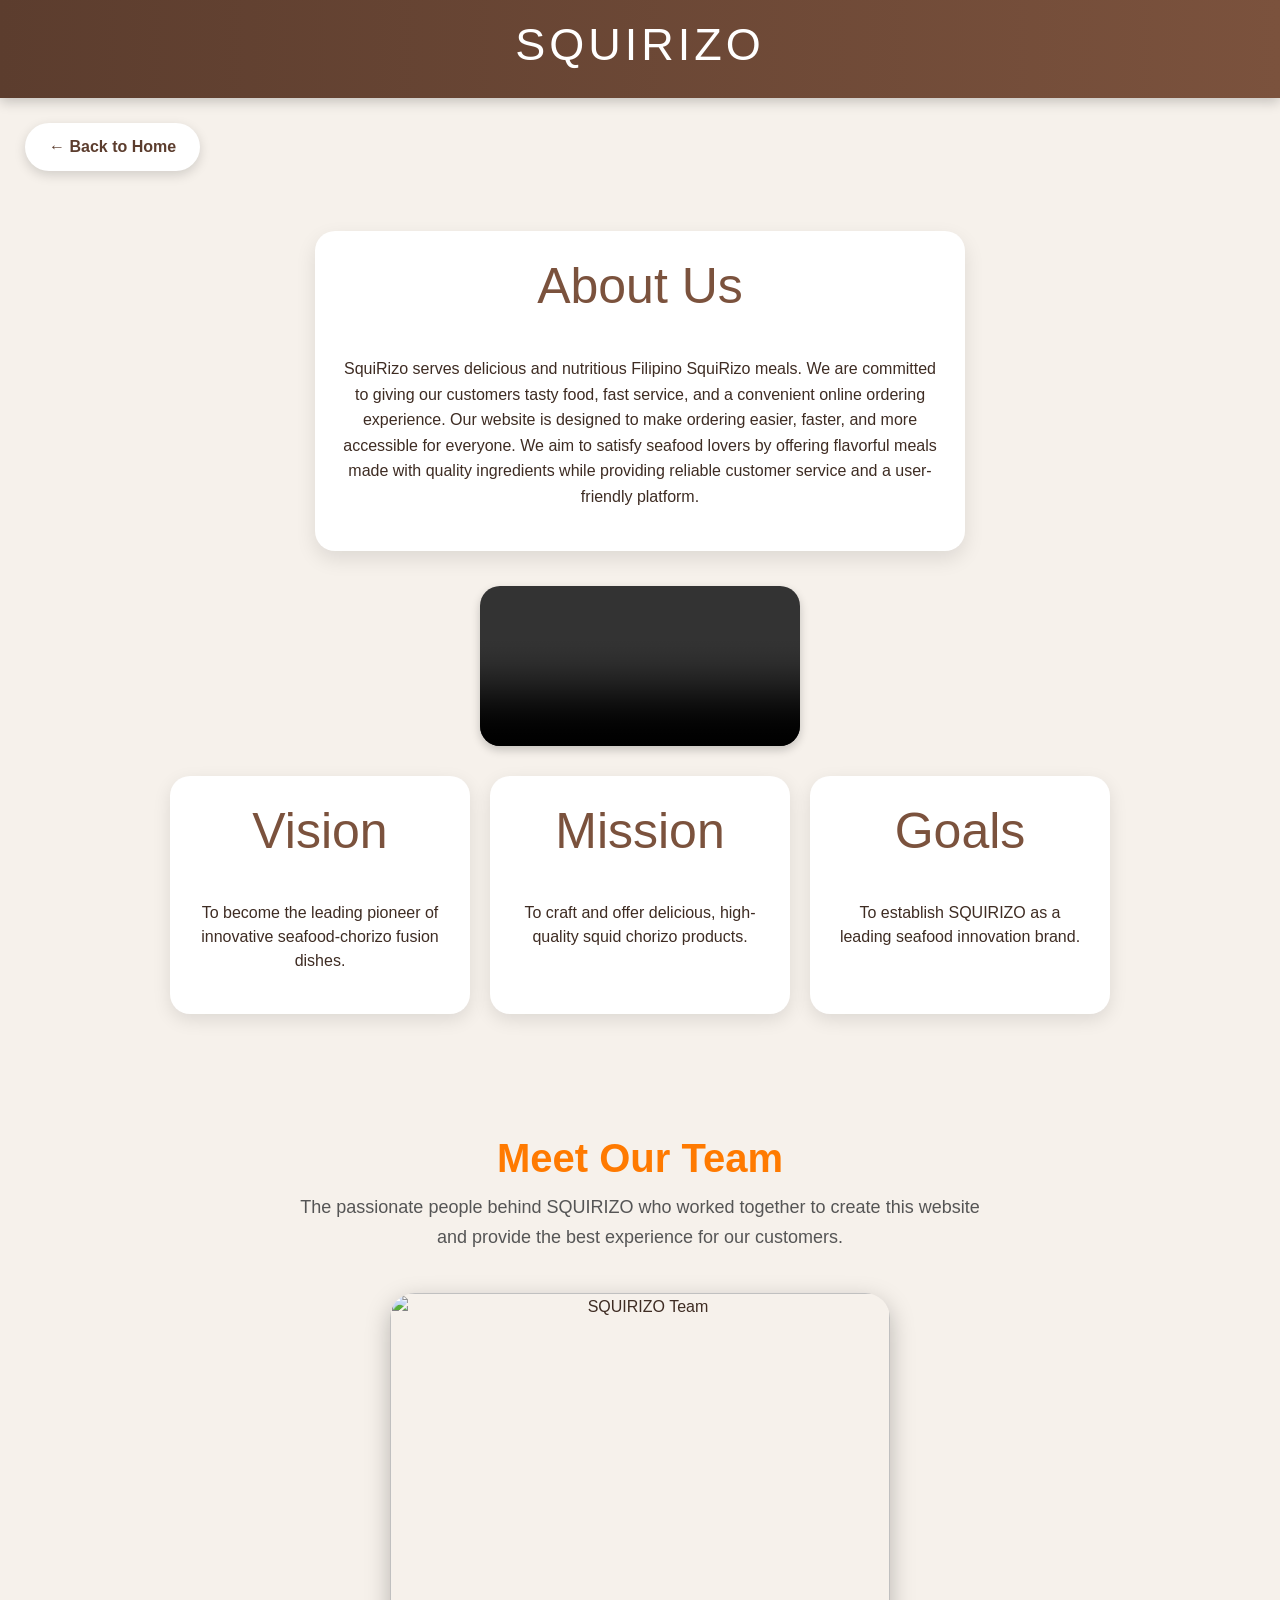
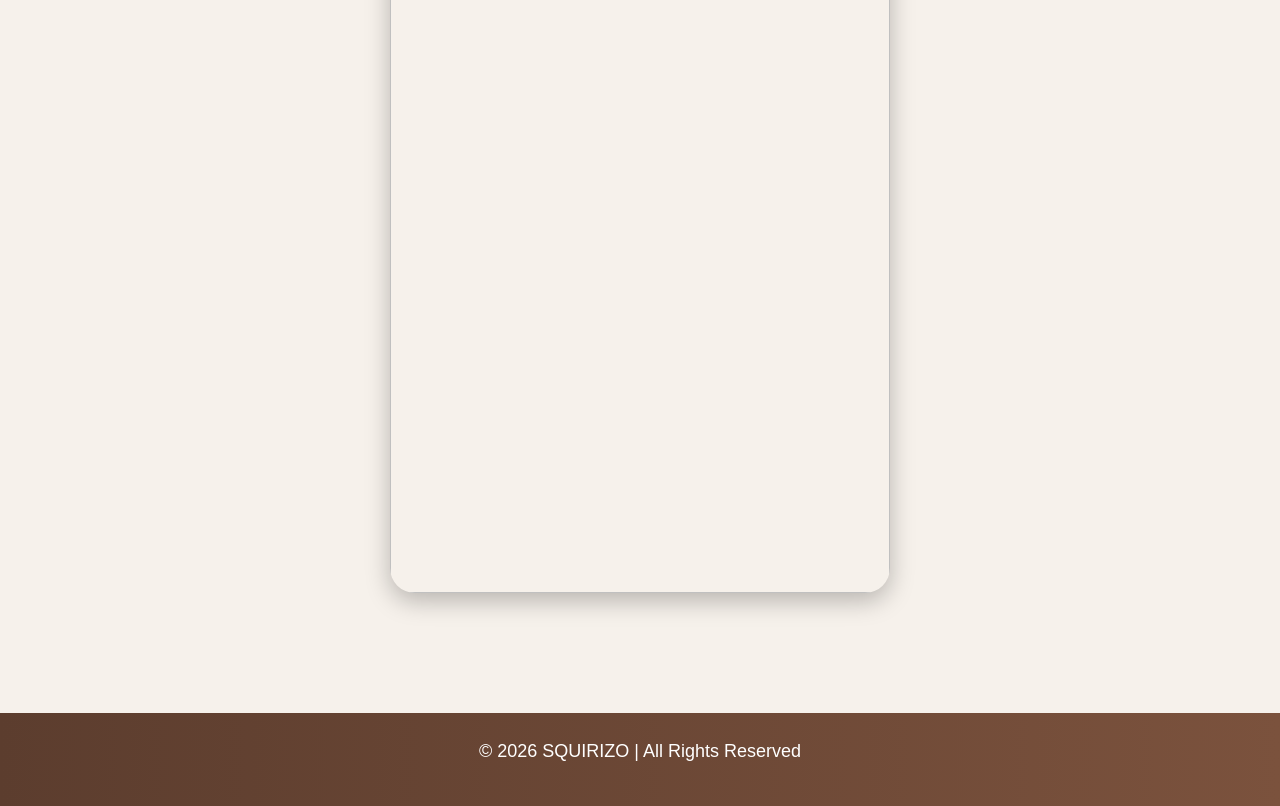
==== commit 967ff908: "Update aboutus.html" ====
--- a/aboutus.html
+++ b/aboutus.html
@@ -61,7 +61,32 @@
         </div>
 
     </div>
+<!-- TEAM SECTION -->
 
+<div class="team-section">
+
+    <h2 class="team-title">Meet Our Team</h2>
+
+    <p class="team-subtitle">
+        The passionate people behind SQUIRIZO who worked together
+        to create this website and provide the best experience for our customers.
+    </p>
+
+    <div class="team-card">
+
+        <img src="members_about.png" alt="SQUIRIZO Team" class="team-image">
+
+        <div class="team-overlay">
+            <h3>SQUIRIZO Developers</h3>
+            <p>
+                Thank you for supporting our project and being part
+                of our growing journey.
+            </p>
+        </div>
+
+    </div>
+
+</div>
 </body>
 
   <!-- FOOTER -->
--- a/css.css
+++ b/css.css
@@ -916,3 +916,456 @@
 
     object-fit:cover;
 }
+
+
+.qr-box{
+
+    display:none;
+
+    text-align:center;
+
+    margin-top:15px;
+}
+
+.gcash-btn{
+
+    background:#007dfe;
+
+    color:white;
+
+    border:none;
+
+    padding:12px 20px;
+
+    border-radius:10px;
+
+    font-size:16px;
+
+    cursor:pointer;
+
+    margin-top:10px;
+}
+
+/* DESKTOP */
+
+.mobile-only{
+
+    display:none;
+}
+
+/* MOBILE */
+
+@media(max-width:768px){
+
+    .desktop-only{
+
+        display:none;
+    }
+
+    .mobile-only{
+
+        display:inline-block;
+    }
+}
+
+/* GCASH MOBILE BUTTON */
+
+.mobile-only{
+    display:none;
+}
+
+.desktop-only{
+    display:block;
+}
+
+/* MOBILE VIEW */
+
+@media screen and (max-width:768px){
+
+    .mobile-only{
+        display:inline-block !important;
+    }
+
+    .desktop-only{
+        display:none !important;
+    }
+}
+
+/* ORDER MODAL */
+
+.order-modal{
+
+    display:none;
+    position:fixed;
+
+    top:0;
+    left:0;
+
+    width:100%;
+    height:100%;
+
+    background:rgba(0,0,0,0.6);
+
+    justify-content:center;
+    align-items:center;
+
+    z-index:999;
+}
+
+/* ORDER FORM BOX */
+
+.order-form-box{
+
+    background:white;
+
+    width:90%;
+    max-width:500px;
+
+    padding:25px;
+
+    border-radius:20px;
+
+    position:relative;
+
+    max-height:90vh;
+
+    overflow-y:auto;
+
+    overflow-x:hidden;
+
+    margin:auto;
+
+    box-sizing:border-box;
+}
+
+/* SCROLLBAR */
+
+.order-form-box::-webkit-scrollbar{
+
+    width:6px;
+}
+
+.order-form-box::-webkit-scrollbar-thumb{
+
+    background:#8b1e00;
+
+    border-radius:10px;
+}
+
+/* CLOSE BUTTON */
+
+.close-btn{
+
+    position:absolute;
+
+    right:20px;
+    top:10px;
+
+    font-size:40px;
+
+    cursor:pointer;
+
+    color:#3d2418;
+}
+
+/* INPUTS */
+
+.order-form-box input,
+.order-form-box textarea,
+.order-form-box select{
+
+    width:100%;
+
+    padding:18px;
+
+    margin-top:15px;
+
+    border-radius:15px;
+
+    border:1px solid #ccc;
+
+    font-size:18px;
+
+    box-sizing:border-box;
+}
+
+/* TEXTAREA */
+
+.order-form-box textarea{
+
+    resize:none;
+
+    height:140px;
+}
+
+/* BUTTON */
+
+.submit-order-btn{
+
+    width:100%;
+
+    padding:18px;
+
+    border:none;
+
+    border-radius:15px;
+
+    background:#8b1e00;
+
+    color:white;
+
+    font-size:22px;
+
+    margin-top:20px;
+
+    cursor:pointer;
+
+    transition:0.3s;
+}
+
+.submit-order-btn:hover{
+
+    background:#a32600;
+}
+
+/* QR BOX */
+
+#qrBox{
+
+    text-align:center;
+
+    margin-top:20px;
+}
+
+/* QR IMAGE */
+
+#qrBox img{
+
+    width:220px;
+
+    max-width:100%;
+
+    display:block;
+
+    margin:15px auto;
+
+    border-radius:15px;
+}
+
+/* QR TEXT */
+
+#qrBox p{
+
+    font-size:18px;
+
+    color:#3d2418;
+}
+
+/* MOBILE */
+
+@media(max-width:600px){
+
+    .order-form-box{
+
+        width:95%;
+
+        padding:20px;
+    }
+
+    .order-form-box input,
+    .order-form-box textarea,
+    .order-form-box select{
+
+        font-size:16px;
+    }
+
+    .submit-order-btn{
+
+        font-size:18px;
+    }
+}
+
+.gcash-text{
+
+    font-size:16px;
+
+    line-height:1.7;
+
+    color:#3d2418;
+
+    margin-top:10px;
+}
+
+.gcash-text strong{
+
+    font-size:22px;
+
+    color:#8b1e00;
+}
+
+/* MOBILE ONLY */
+
+@media screen and (max-width:768px){
+
+    #qrBox{
+        display:none !important;
+    }
+
+    #referenceNumber{
+        display:none !important;
+    }
+
+    #paymentScreenshot{
+        display:none !important;
+    }
+}
+/* MOBILE ONLY */
+@media (max-width: 768px){
+
+    #qrBox{
+
+        display: none !important;
+    }
+
+    #paymentScreenshot{
+
+        display: none !important;
+    }
+
+    .gcash-text{
+
+        display: none !important;
+    }
+}
+
+.gcash-btn{
+
+    width: 100%;
+    padding: 15px;
+    border: none;
+    border-radius: 12px;
+    background: #007dff;
+    color: white;
+    font-size: 18px;
+    font-weight: bold;
+    cursor: pointer;
+    margin-top: 15px;
+}
+
+/* OWNERS SECTION */
+
+.owners-section{
+    text-align: center;
+    padding: 50px 20px;
+    margin-top: 40px;
+}
+
+.group-photo{
+    width: 280px;
+    max-width: 90%;
+    border-radius: 20px;
+    box-shadow: 0 4px 12px rgba(0,0,0,0.2);
+    margin: 20px 0;
+}
+
+.owners-message{
+    max-width: 700px;
+    margin: auto;
+    font-size: 18px;
+    line-height: 1.7;
+    color: #333;
+}
+
+/* TEAM SECTION */
+
+.team-section{
+    text-align: center;
+    padding: 70px 20px;
+    animation: fadeUp 1.5s ease;
+}
+
+.team-title{
+    font-size: 40px;
+    font-weight: bold;
+    color: #ff7a00;
+    margin-bottom: 10px;
+}
+
+.team-subtitle{
+    max-width: 700px;
+    margin: auto;
+    font-size: 18px;
+    color: #555;
+    margin-bottom: 40px;
+    line-height: 1.7;
+}
+
+.team-card{
+    position: relative;
+    width: 500px;
+    max-width: 95%;
+    margin: auto;
+    overflow: hidden;
+    border-radius: 25px;
+    box-shadow: 0 8px 25px rgba(0,0,0,0.25);
+    transition: 0.5s;
+}
+.team-card:hover{
+    transform: translateY(-10px) scale(1.03);
+}
+
+.team-image{
+    width: 100%;
+    display: block;
+    transition: 0.5s;
+}
+
+.team-card:hover .team-image{
+    transform: scale(1.1);
+    filter: brightness(60%);
+}
+
+/* OVERLAY */
+
+.team-overlay{
+    position: absolute;
+    bottom: -100%;
+    left: 0;
+    width: 100%;
+    padding: 25px;
+    background: linear-gradient(
+        to top,
+        rgba(0,0,0,0.9),
+        rgba(0,0,0,0.2)
+    );
+    color: white;
+    transition: 0.5s;
+}
+
+.team-card:hover .team-overlay{
+    bottom: 0;
+}
+
+.team-overlay h3{
+    font-size: 28px;
+    margin-bottom: 10px;
+}
+
+.team-overlay p{
+    font-size: 16px;
+    line-height: 1.6;
+}
+
+/* ANIMATION */
+
+@keyframes fadeUp{
+    from{
+        opacity: 0;
+        transform: translateY(40px);
+    }
+
+    to{
+        opacity: 1;
+        transform: translateY(0);
+    }
+}
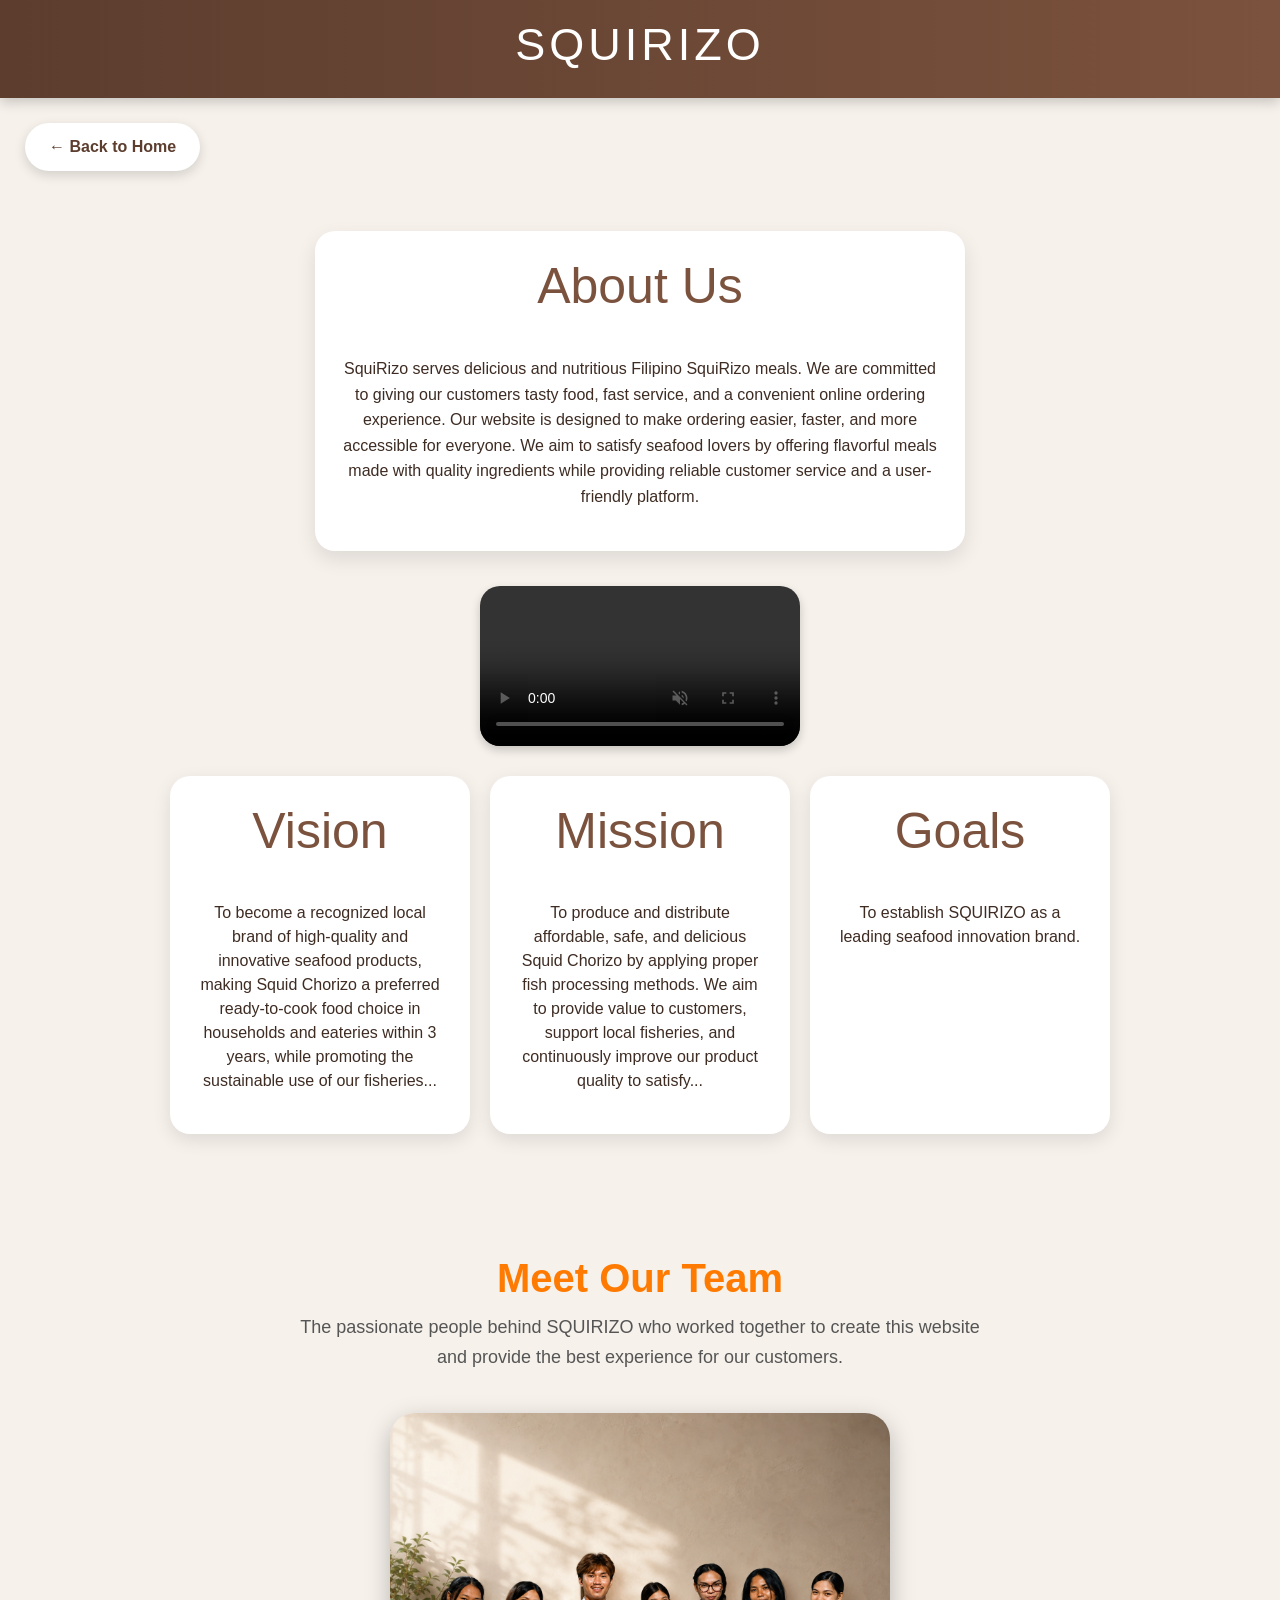
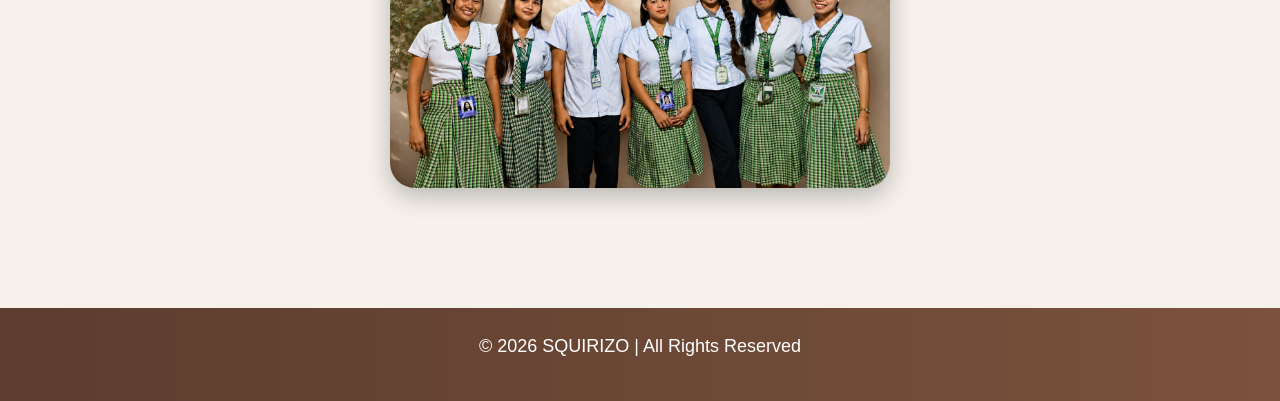
==== commit 8f00c006: "Update aboutus.html" ====
--- a/aboutus.html
+++ b/aboutus.html
@@ -42,14 +42,14 @@
         <div class="vmg-card">
             <h2 class="section-title">Vision</h2>
             <p>
-                To become the leading pioneer of innovative seafood-chorizo fusion dishes.
+                To become a recognized local brand of high-quality and innovative seafood products, making Squid Chorizo a preferred ready‑to‑cook food choice in households and eateries within 3 years, while promoting the sustainable use of our fisheries...
             </p>
         </div>
 
         <div class="vmg-card">
             <h2 class="section-title">Mission</h2>
             <p>
-                To craft and offer delicious, high-quality squid chorizo products.
+                 To produce and distribute affordable, safe, and delicious Squid Chorizo by applying proper fish processing methods. We aim to provide value to customers, support local fisheries, and continuously improve our product quality to satisfy...
             </p>
         </div>
 
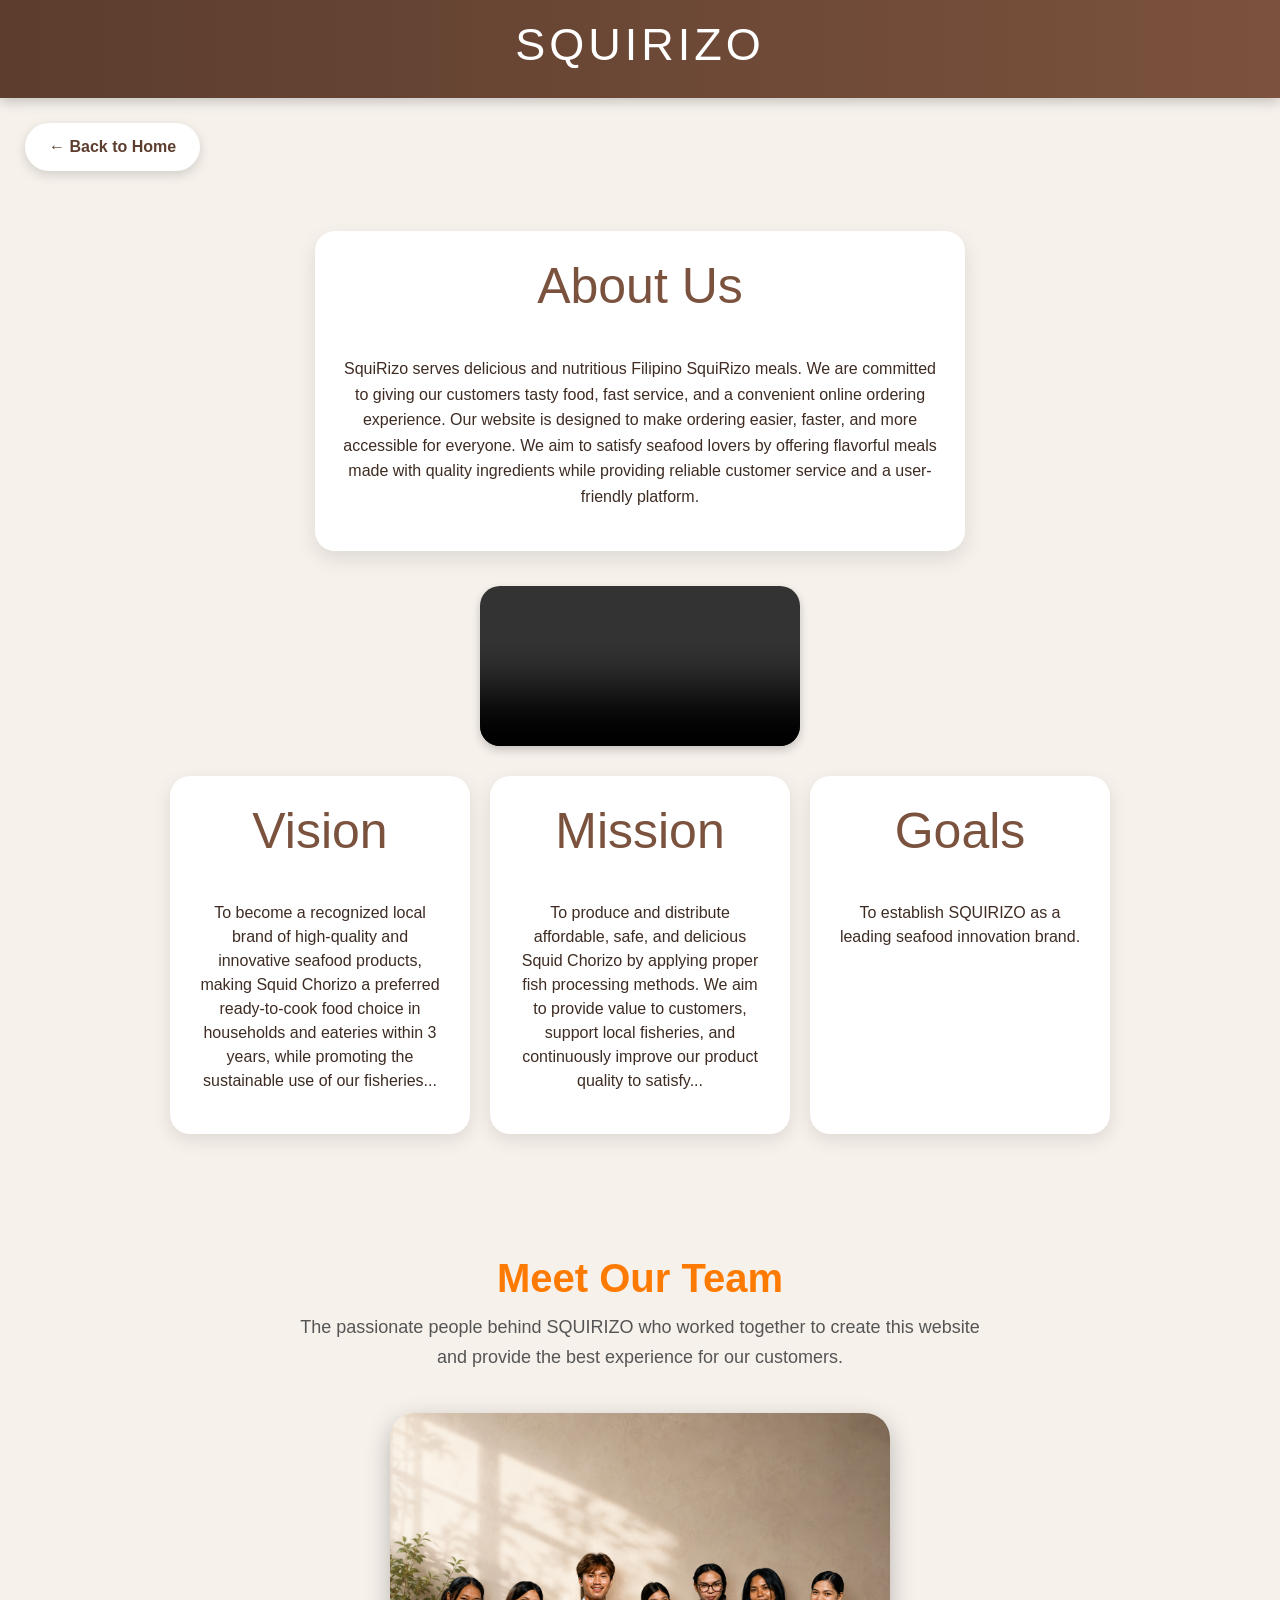
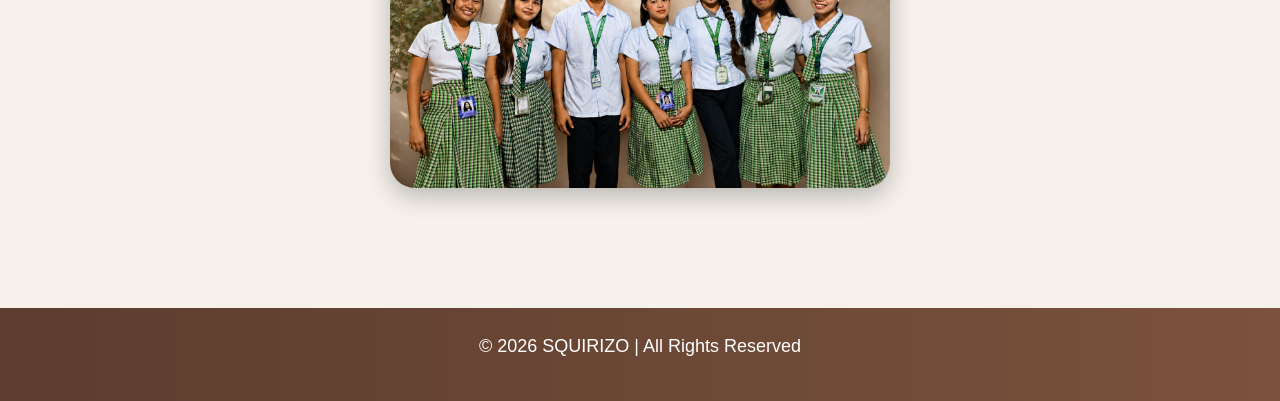
==== commit 897105a5: "Update aboutus.html" ====
--- a/aboutus.html
+++ b/aboutus.html
@@ -79,9 +79,8 @@
         <div class="team-overlay">
             <h3>SQUIRIZO Developers</h3>
             <p>
-                Thank you for supporting our project and being part
+              Thank you for supporting our project and being part
                 of our growing journey.
-            </p>
         </div>
 
     </div>
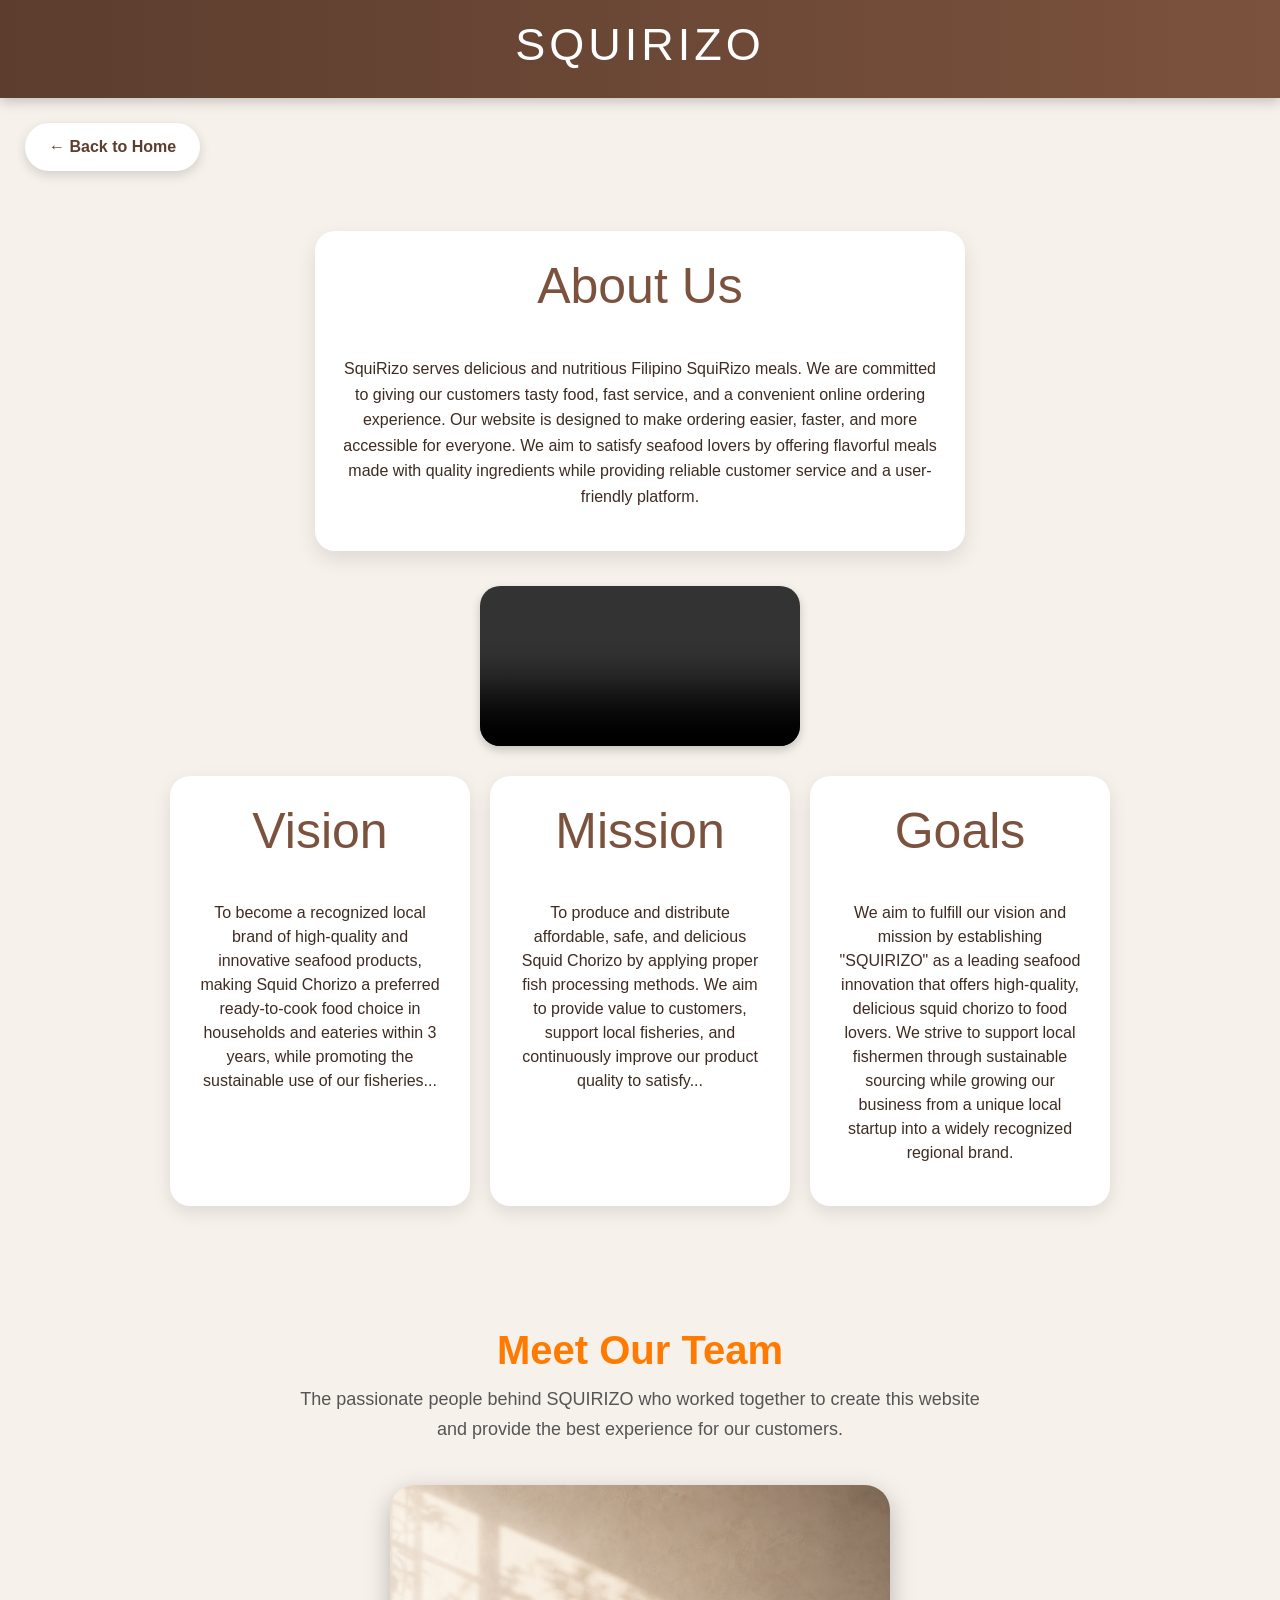
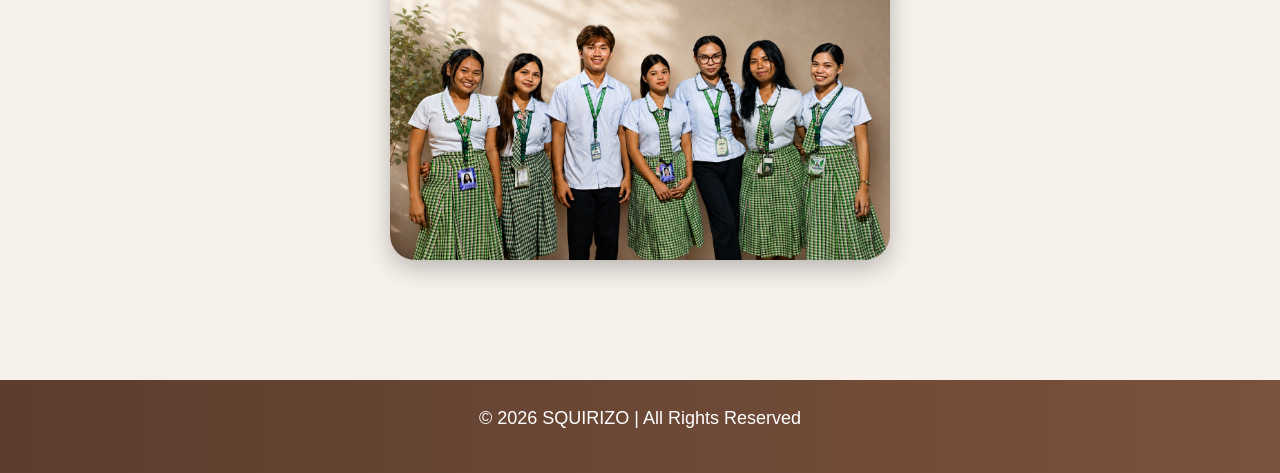
==== commit ae441537: "Update aboutus.html" ====
--- a/aboutus.html
+++ b/aboutus.html
@@ -56,7 +56,7 @@
         <div class="vmg-card">
             <h2 class="section-title">Goals</h2>
             <p>
-                To establish SQUIRIZO as a leading seafood innovation brand.
+                We aim to fulfill our vision and mission by establishing "SQUIRIZO" as a leading seafood innovation that offers high-quality, delicious squid chorizo to food lovers. We strive to support local fishermen through sustainable sourcing while growing our business from a unique local startup into a widely recognized regional brand.
             </p>
         </div>
 
